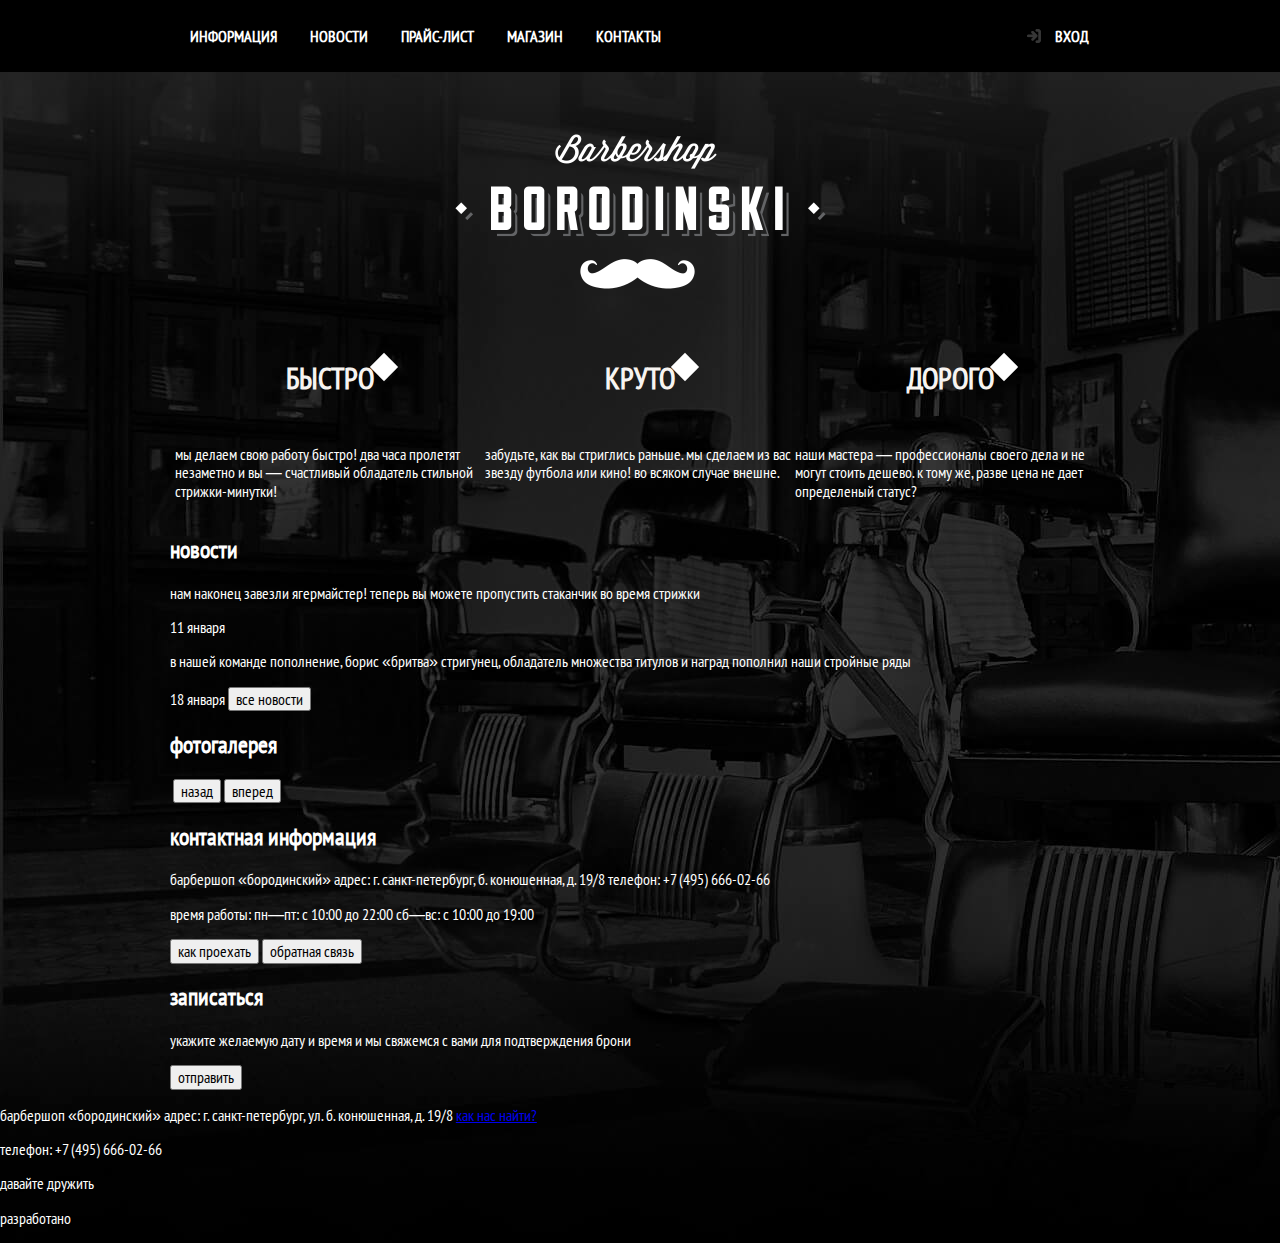
==== index.html @ a07d3131 "сделан хедер" ====
<!DOCTYPE html>
<html lang="ru">
  <head>
    <meta charset="utf-8">
    <title>HTML Academy: Барбершоп</title>
    <link rel="stylesheet" href="css/normalize.css">
    <link rel="stylesheet" href="css/style.css">
  </head>
  <body>

    <header class="main-header">
        <div class="container">
        <nav class="main-nav">
            <h2 class="visually-hidden">Навигация по сайту</h2>
          
            <ul class="main-nav__list">
                <li class="main-nav__item">
                    <a class="main-nav__link" href="">информация</a>

                </li>
                <li class="main-nav__item">
                    <a class="main-nav__link" href="">новости</a>

                </li>
                <li class="main-nav__item">
                    <a class="main-nav__link" href="">прайс-лист</a>
                </li>
                <li class="main-nav__item">
                    <a class="main-nav__link" href="">магазин</a>
                </li>
                <li class="main-nav__item">
                    <a class="main-nav__link" href="">контакты</a>
                </li>
            </ul>
          
          <a href="#" class="main-header__login">вход</a>

        </nav>
        </div>
    </header>

    <main class="main-content container">
        <section class="main-logo">
            <h2 class="main-logo__header visually-hidden">Барбершоп "Бородинский"</h2>
            <img class="main-logo__img" src="img/index-logo.png" alt="Логотип Барбершоп" width="371" height="155">
        </section>
        <section class="merits">
            <ul class="merits__list">
                <li class="merits__item">
                    <h3 class="merits__title">
                        быстро
                    </h3>
                    <p class="merits__text">
                        мы делаем свою работу быстро! два часа пролетят незаметно и вы — счастливый обладатель стильной стрижки-минутки!
                    </p>
                    
                </li>
                <li class="merits__item">
                    <h3 class="merits__title">
                        круто
                    </h3>
                    <p class="merits__text">
                        забудьте, как вы стриглись раньше. мы сделаем из вас  звезду футбола или кино! во всяком случае внешне.

                    </p>
                    
                </li>
                <li class="merits__item">
                    <h3 class="merits__title">
                        дорого
                    </h3>
                    <p class="merits__text">
                        наши мастера — профессионалы своего дела и не могут стоить дешево. к тому же, разве цена не дает определеный статус?
                    </p>
                </li>
            </ul>
            
        </section>

        <section class="news">
            <h2 class="news__title">
                новости
            </h2>
            <p class="news__text">
                нам наконец завезли ягермайстер! теперь вы можете пропустить стаканчик во время стрижки
            </p>
            <time datetime="2019-01-11" class="merits__date">
                        11 января
                    </time>
            <p class="news__text">
                в нашей команде пополнение, борис «бритва» стригунец, обладaтель множества титулов и наград пополнил наши стройные ряды
            </p>
            <time datetime="2019-01-18" class="merits__date">
                        18 января
                    </time>
            <button class="news__btn">все новости</button>
        </section>
        <section class="gallery">
            <h2 class="gallery__title">фотогалерея</h2>
            <img class="gallery__img" src="" alt="">
            <button class="gallery__btn">назад</button>
            <button class="gallery__btn">вперед</button>
        </section>

        <section class="contacts">
            <div class="contacts__info">
                <h2 class="contacts__title">
                    контактная информация
                </h2>
                <p class="contacts__text">барбершоп «бородинский» адрес: г. санкт-петербург, б. конюшенная, д. 19/8 телефон: +7 (495) 666-02-66</p>
                <div class="contacts__time-work">
                    <p class="contacts__text">
                        время работы: пн—пт: с 10:00 до 22:00 сб—вс: с 10:00 до 19:00
                    </p>
                </div>
                <button class="contacts__button">как проехать</button>
                <button class="contacts__button">обратная связь</button>
            </div>
            <div class="contacts__booking">
                <h2 class="contacts__title">записаться</h2>
                <p class="contacts__text">укажите желаемую дату и время и мы свяжемся с вами для подтверждения брони</p>
                
                    
                    
            </div>
                <button class="contacts__button">
                    отправить
                </button>
            </div>
        </section>

        
    </main>
    <footer class="main-footer">
        <div class="main-footer__contacts">
            <p class="main-footer__text">
                барбершоп «бородинский» адрес: г. санкт-петербург, ул. б. конюшенная, д. 19/8
              <a class="main-footer__link" href="#">
                как нас найти?
             </a>

             <p class="main-footer__text"> 
                телефон: +7 (495) 666-02-66
            </p>

                
            </p>
            
        </div>

        <div class="main-footer__social">
            <p class="main-footer__text">давайте дружить</p>
            <a class="main-footer__social link--vk" href=""></a>
            <a class="main-footer__social link--fb" href=""></a>
            <a class="main-footer__social link--instagram" href=""></a>
        </div>
        <div class="main-footer__copyright">
            <p class="main-footer__text">
                разработано
            </p>
            <a class="main-footer__develop" href="#">
                
            </a>
        </div>
    </footer>

  </body>
</html>
---- css/style.css ----
@font-face {
     font-family: "PT Sans";
     src: url("../fonts/ptsansnarrowbold.woff2");
     src: url("../fonts/ptsansnarrowbold.woff");
     /*font-weight: bold;
     font-style: normal;*/
     
}

@font-face {
     font-family: "PT Sans";
     src: url("../fonts/ptsansnarrow.woff2");
     src: url("../fonts/ptsansnarrow.woff");
     /*font-weight: narrow;
     font-style: normal;*/
}

 /*                                       глобальные стили */

 html {
     box-sizing: border-box;
 }

 body {
     background-image: url("../img/background.jpg");
     background-repeat: no-repeat;
     font-family: "PT Sans", Arial, sans-serif;
     color:#ffffff;
 }

 *, *::before, *::after {
     box-sizing: inherit;
 }

 .visually-hidden {
     position: absolute;
     clip: rect(0 0 0 0);
     width: 1px;
     height: 1px;
     margin: -1px;
 }

 .container  {
     width: 940px;
     margin: 0 auto;
 }

 .img {
     max-width: 100%;
     height: auto;
 }


 /*                                        глобальные стили */


  /*                                                   хедер*/
.main-header {
     margin:0;
     background-color: #000000;
}
.main-nav {
     display: flex;
     justify-content: space-between;
     align-items: center;
}

.main-nav__list {
     list-style: none;
     margin: 0;
     display:flex;
     align-items: center;
     height: 72px;
     padding-left: 0;
}

.main-nav__item {
     height: 100%;
     display:flex;
     align-items: center;
     
}
.main-nav__item:hover,
.main-nav__item:active,
.main-header__login:hover,
.main-header__login:active {
     background-color: #242424;
     

}

.main-nav__link {
     font-size: 16px;
     font-weight: 400;
     line-height: 20px;
     text-transform: uppercase;
     font-weight: bold;
     margin-right: 13px;
     margin-left: 20px;
     color:#ffffff;
     text-decoration: none;

}

.main-header__login {
     display: flex;
     position: relative;
     font-size: 16px;
     font-weight: 400;
     line-height: 20px;
     text-transform: uppercase;
     font-weight: bold;
     color:#ffffff;
     text-decoration: none;
     height:72px;
     width:107px;
     align-items: center;
     justify-content: center;
     padding-left: 31px;
}



.main-header__login:before {
     content: "";
     position: absolute;
     background-image: url("../img/login.png");
     background-repeat: no-repeat;
     width: 14px;
     height: 14px;
     right: 69px;
     top: 29px;
     opacity: 0.7;


}

.main-header__login:hover:before {
     opacity: 1;
}



  /*                                                   хедер*/

  /*                                                    лого*/
  .main-logo {
     display: flex;
     align-items: center;
     justify-content: center;
     padding-top: 62px;
  }

  /*                                                    лого*/


/*                                               преимущества*/

.merits__list {
     display: flex;
     flex-wrap: wrap;
     padding-left: 0;
     list-style: none;
     justify-content: center;
     padding-top: 22px;

}

.merits__item {
     display: flex;
     flex-direction: column;
     width: 33%;
     align-items: center;
     
}

.merits__title {
     /* Style for "БЫСТРО" */
position: relative;
color: #f7f4f1;
font-family: "PT Sans";
font-size: 30px;
font-weight: 400;
line-height: 42px;
font-weight: bold;
text-transform: uppercase;
}

.merits__title:after {
     content: "";
     position: absolute;
         width: 20px;
    height: 20px;
    background: #ffffff;
    transform: rotate(45deg);

}

/*                                               преимущества*/
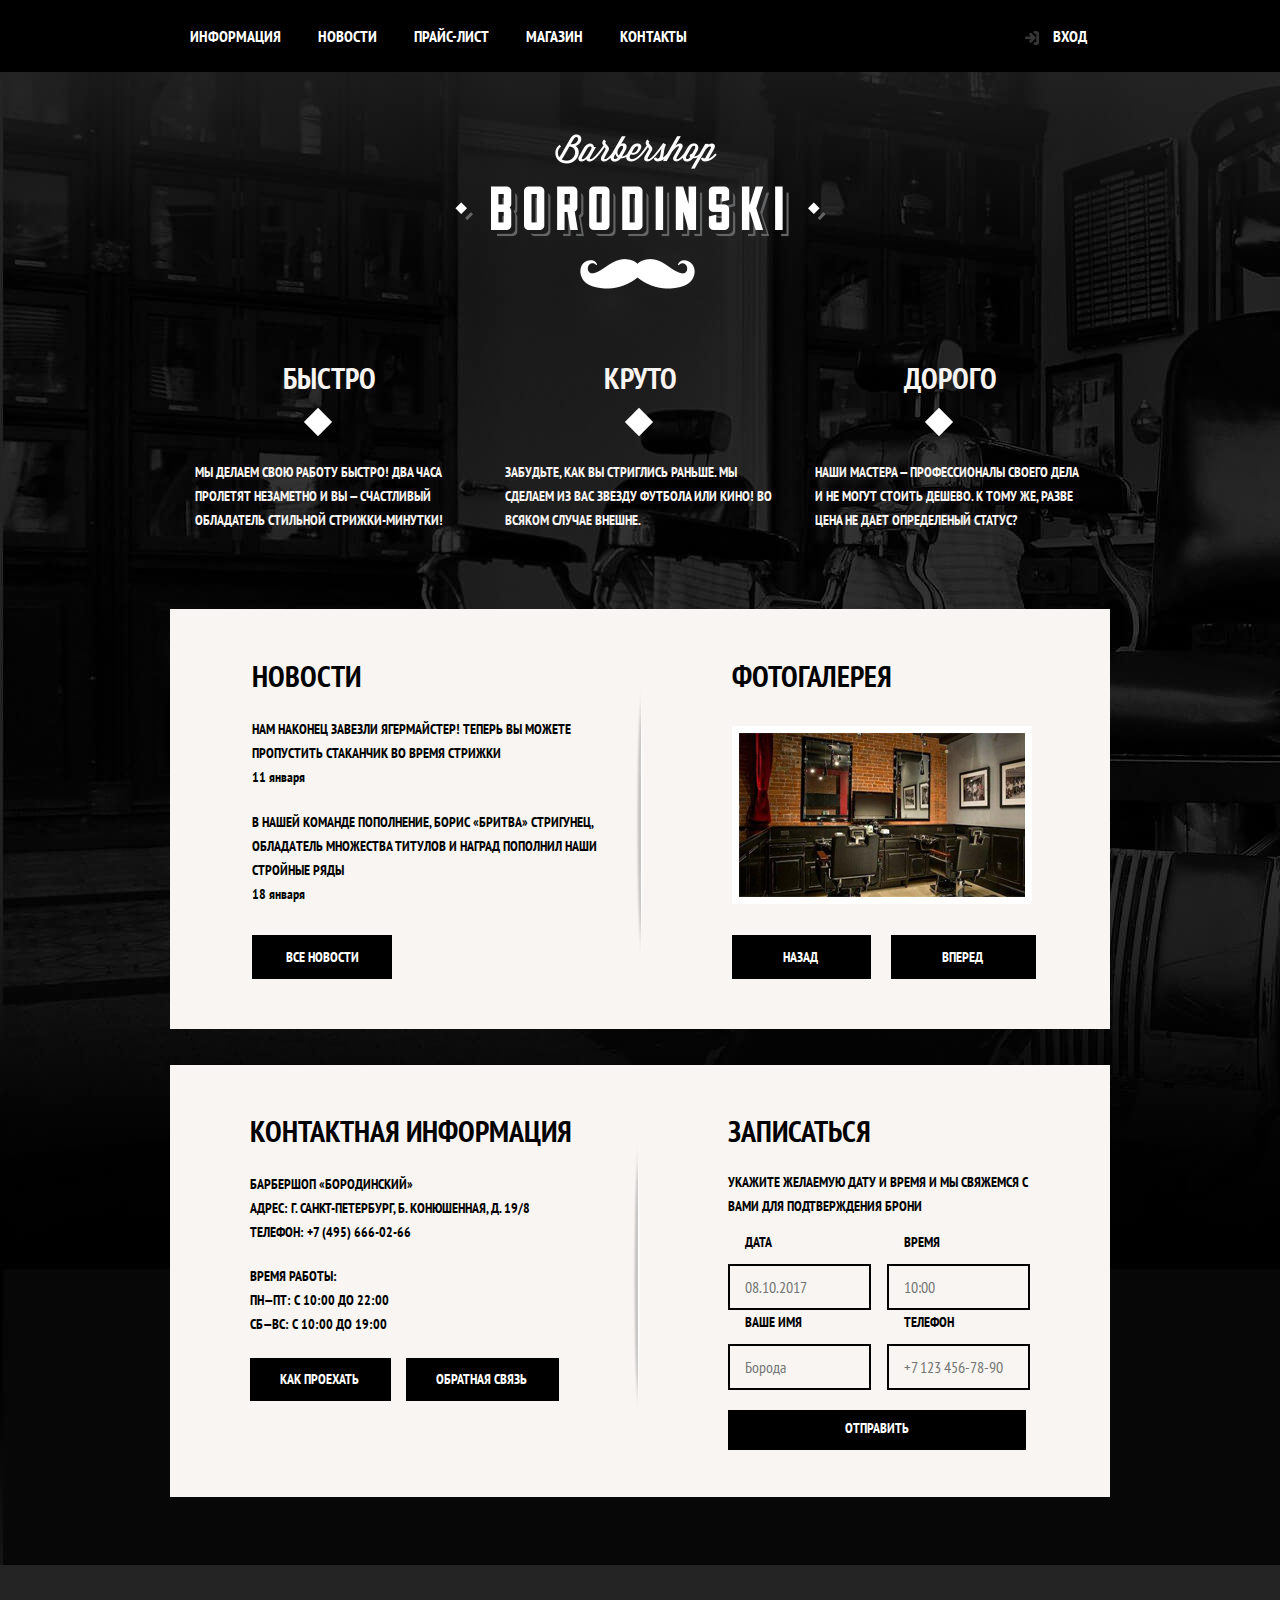
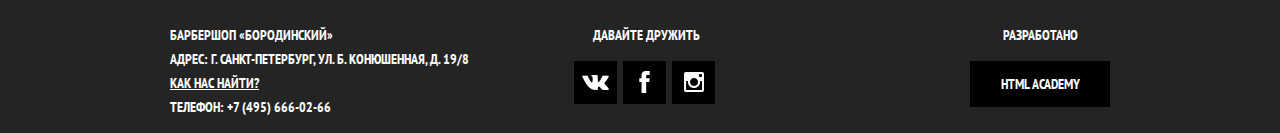
==== commit c18f15f9: "main page" ====
--- a/index.html
+++ b/index.html
@@ -3,8 +3,10 @@
   <head>
     <meta charset="utf-8">
     <title>HTML Academy: Барбершоп</title>
+    <link rel="stylesheet" href="https://fonts.googleapis.com/css?family=PT+Sans+Narrow:400,700&amp;subset=latin,cyrillic">
     <link rel="stylesheet" href="css/normalize.css">
     <link rel="stylesheet" href="css/style.css">
+    
   </head>
   <body>
 
@@ -47,35 +49,24 @@
         <section class="merits">
             <ul class="merits__list">
                 <li class="merits__item">
-                    <h3 class="merits__title">
-                        быстро
-                    </h3>
-                    <p class="merits__text">
-                        мы делаем свою работу быстро! два часа пролетят незаметно и вы — счастливый обладатель стильной стрижки-минутки!
-                    </p>
+                    <h3 class="merits__title">быстро</h3>
+                    <p class="merits__text">мы делаем свою работу быстро! два часа пролетят незаметно и вы — счастливый обладатель стильной стрижки-минутки!</p>
                     
                 </li>
                 <li class="merits__item">
-                    <h3 class="merits__title">
-                        круто
-                    </h3>
-                    <p class="merits__text">
-                        забудьте, как вы стриглись раньше. мы сделаем из вас  звезду футбола или кино! во всяком случае внешне.
-
-                    </p>
+                    <h3 class="merits__title">круто</h3>
+                    <p class="merits__text">забудьте, как вы стриглись раньше. мы сделаем из вас  звезду футбола или кино! во всяком случае внешне.</p>
                     
                 </li>
                 <li class="merits__item">
-                    <h3 class="merits__title">
-                        дорого
-                    </h3>
-                    <p class="merits__text">
-                        наши мастера — профессионалы своего дела и не могут стоить дешево. к тому же, разве цена не дает определеный статус?
-                    </p>
+                    <h3 class="merits__title">дорого</h3>
+                    <p class="merits__text">наши мастера — профессионалы своего дела и не могут стоить дешево. к тому же, разве цена не дает определеный статус?</p>
                 </li>
             </ul>
             
         </section>
+
+        <div class="top-content">
 
         <section class="news">
             <h2 class="news__title">
@@ -93,75 +84,113 @@
             <time datetime="2019-01-18" class="merits__date">
                         18 января
                     </time>
-            <button class="news__btn">все новости</button>
+            
+                <a class="news__btn button " href="#">все новости</a>
+                
         </section>
         <section class="gallery">
             <h2 class="gallery__title">фотогалерея</h2>
-            <img class="gallery__img" src="" alt="">
-            <button class="gallery__btn">назад</button>
-            <button class="gallery__btn">вперед</button>
+            <img class="gallery__img" src="img/Layer_21.png" width="286" height="164" alt="фото">
+            <a class="gallery__btn button " href="#">назад</a>
+            <a class="gallery__btn button " href="#">вперед</a>
         </section>
+      </div>
+      <div class="bottom-content"> 
 
         <section class="contacts">
             <div class="contacts__info">
                 <h2 class="contacts__title">
                     контактная информация
                 </h2>
-                <p class="contacts__text">барбершоп «бородинский» адрес: г. санкт-петербург, б. конюшенная, д. 19/8 телефон: +7 (495) 666-02-66</p>
+                <p class="contacts__text">барбершоп «бородинский» <br> адрес: г. санкт-петербург, б. конюшенная, д. 19/8 <br> телефон: +7 (495) 666-02-66</p>
                 <div class="contacts__time-work">
                     <p class="contacts__text">
-                        время работы: пн—пт: с 10:00 до 22:00 сб—вс: с 10:00 до 19:00
+                        время работы: <br> пн—пт: с 10:00 до 22:00 <br> сб—вс: с 10:00 до 19:00
                     </p>
                 </div>
-                <button class="contacts__button">как проехать</button>
-                <button class="contacts__button">обратная связь</button>
+                <a class="contacts__btn button ">как проехать</a>
+                <a class="contacts__btn button ">обратная связь</a>
             </div>
-            <div class="contacts__booking">
-                <h2 class="contacts__title">записаться</h2>
-                <p class="contacts__text">укажите желаемую дату и время и мы свяжемся с вами для подтверждения брони</p>
+            <div class="appointment__booking">
+                <h2 class="appointment__title">записаться</h2>
+                <p class="appointment__text">укажите желаемую дату и время и мы свяжемся с вами для подтверждения брони</p>
+                <form class="appointment__form" method="get" action="https://echo.htmlacademy.ru">
+                    <div>
+                    <div class="appointment__form-item">
+                    <label class="appointment__form-title" for="appointment-date">Дата</label>
+                    <input class="appointment__form-input" id="appointment-date" type="text" name="date" value="" placeholder="08.10.2017">
+                    </div>
+
+                    <div class="appointment__form-item">
+                            <label class="appointment__form-title" for="appointment-time">Ваше имя</label>
+                            <input class="appointment__form-input" id="appointment-time" type="text" name="name" value="" placeholder="Борода">
+                    </div>
+                </div>
+                <div>
+
+                    <div class="appointment__form-item">
+                            <label class="appointment__form-title" for="appointment-time">Время</label>
+                            <input class="appointment__form-input" id="appointment-time" type="text" name="time" value="" placeholder="10:00">
+                        
+                    </div>
+                    
+                    <div class="appointment__form-item">
+                       <label class="appointment__form-title" for="appointment-time">Телефон</label>
+                       <input class="appointment__form-input" id="appointment-time" type="text" name="phone" value="" placeholder="+7 123 456-78-90">
+                    </div>
+                </div>
+
+                        <button class="appointment__btn button" type="submit">
+                        отправить
+                    </button>            
+                </form>
                 
                     
-                    
+                
             </div>
-                <button class="contacts__button">
-                    отправить
-                </button>
-            </div>
+                
+            
         </section>
+    </div>
+    </div>
 
         
     </main>
-    <footer class="main-footer">
-        <div class="main-footer__contacts">
-            <p class="main-footer__text">
-                барбершоп «бородинский» адрес: г. санкт-петербург, ул. б. конюшенная, д. 19/8
-              <a class="main-footer__link" href="#">
+     
+    <footer class="footer">
+            <div class="footer__content container">
+        <div class="footer__contacts">
+            <p class="footer__text">
+                барбершоп «бородинский» <br> адрес: г. санкт-петербург, ул. б. конюшенная, д. 19/8 <br>
+              <a class="footer__contacts-link" href="#">
                 как нас найти?
              </a>
 
-             <p class="main-footer__text"> 
-                телефон: +7 (495) 666-02-66
-            </p>
+             <!-- <p class="footer__text text-phone">  -->
+               <br> телефон: +7 (495) 666-02-66
+            <!-- </p> -->
 
                 
             </p>
             
         </div>
+       
 
-        <div class="main-footer__social">
-            <p class="main-footer__text">давайте дружить</p>
-            <a class="main-footer__social link--vk" href=""></a>
-            <a class="main-footer__social link--fb" href=""></a>
-            <a class="main-footer__social link--instagram" href=""></a>
+        <div class="footer__social">
+            <p class="footer__text social--text">давайте дружить</p>
+            <a class="footer__social-link social-link--vk" href=""></a>
+            <a class="footer__social-link social-link--fb" href=""></a>
+            <a class="footer__social-link social-link--instagram" href=""></a>
         </div>
-        <div class="main-footer__copyright">
-            <p class="main-footer__text">
+        <div class="footer__copyright">
+            <p class="footer__text developer-text">
                 разработано
             </p>
-            <a class="main-footer__develop" href="#">
-                
+            <a class="footer__developer" href="#">
+                html academy
             </a>
         </div>
+    </div>
     </footer>
 
   </body>
--- a/css/style.css
+++ b/css/style.css
@@ -1,5 +1,5 @@
  
-@font-face {
+/* @font-face {
      font-family: "PT Sans";
      src: url("../fonts/ptsansnarrowbold.woff2");
      src: url("../fonts/ptsansnarrowbold.woff");
@@ -8,13 +8,14 @@
      
 }
 
-@font-face {
+/* @font-face {
      font-family: "PT Sans";
      src: url("../fonts/ptsansnarrow.woff2");
      src: url("../fonts/ptsansnarrow.woff");
      /*font-weight: narrow;
      font-style: normal;*/
-}
+/* }  */
+
 
  /*                                       глобальные стили */
 
@@ -25,7 +26,7 @@
  body {
      background-image: url("../img/background.jpg");
      background-repeat: no-repeat;
-     font-family: "PT Sans", Arial, sans-serif;
+     font-family: "PT Sans Narrow", Arial, sans-serif;
      color:#ffffff;
  }
 
@@ -51,6 +52,24 @@
      height: auto;
  }
 
+.button {
+     color: #ffffff;
+     font-family: "PT Sans Narrow", Arial, sans-serif;
+font-size: 14px;
+font-weight: 700;
+line-height: 24px;
+text-transform: uppercase;
+background-color: #000000;
+border: none;
+text-decoration: none;
+}
+
+.button:hover,
+.button:active {
+     background-color: #663d15;
+}
+
+
 
  /*                                        глобальные стили */
 
@@ -79,6 +98,7 @@
      height: 100%;
      display:flex;
      align-items: center;
+     margin-right: -4px;
      
 }
 .main-nav__item:hover,
@@ -95,8 +115,8 @@
      font-weight: 400;
      line-height: 20px;
      text-transform: uppercase;
-     font-weight: bold;
-     margin-right: 13px;
+     font-weight: 700;
+     margin-right: 21px;
      margin-left: 20px;
      color:#ffffff;
      text-decoration: none;
@@ -114,7 +134,7 @@
      color:#ffffff;
      text-decoration: none;
      height:72px;
-     width:107px;
+     width: 80px;
      align-items: center;
      justify-content: center;
      padding-left: 31px;
@@ -129,8 +149,8 @@
      background-repeat: no-repeat;
      width: 14px;
      height: 14px;
-     right: 69px;
-     top: 29px;
+     right: 71px;
+    top: 31px;
      opacity: 0.7;
 
 
@@ -156,6 +176,8 @@
 
 
 /*                                               преимущества*/
+
+
 
 .merits__list {
      display: flex;
@@ -164,6 +186,7 @@
      list-style: none;
      justify-content: center;
      padding-top: 22px;
+     margin-bottom: 63px;     
 
 }
 
@@ -175,13 +198,14 @@
      
 }
 
+
+
 .merits__title {
-     /* Style for "БЫСТРО" */
+     
 position: relative;
 color: #f7f4f1;
-font-family: "PT Sans";
 font-size: 30px;
-font-weight: 400;
+font-weight: 700;
 line-height: 42px;
 font-weight: bold;
 text-transform: uppercase;
@@ -194,7 +218,360 @@
     height: 20px;
     background: #ffffff;
     transform: rotate(45deg);
-
-}
-
-/*                                               преимущества*/+    top: 55px;
+    left: 25px;
+
+}
+
+
+
+.merits__text {
+     text-transform: uppercase;
+     color: #f7f4f1;
+     font-weight: 700;
+font-size: 14px;
+font-weight: 700;
+line-height: 24px;
+width: 270px;
+margin-top: 31px;
+}
+/*                                               преимущества*/
+
+.top-content {
+     display:flex;
+     background-color: #f8f5f2;
+     color:#000000;
+     /* height: 419px; */
+     justify-content: space-between;
+    padding-top: 21px;
+    padding-left: 82px;
+    margin-bottom: 36px;
+    padding-bottom: 50px;
+}
+
+/*                                                    новости */
+.news,
+.gallery {
+     
+     width: 44%;
+    
+}
+
+.news {
+     position: relative;
+}
+
+.news:after {
+     content: "";
+     position: absolute;
+     background-image: url("../img/gray-bar.png");
+     background-repeat: no-repeat;
+     width: 8px;
+     height: 278px;
+     right: -14px;
+    top: 54px;
+}
+
+.news__title {
+font-family: "PT Sans Narrow", Arial, sans-serif;    
+font-size: 30px;
+font-weight: 700;
+line-height: 42px;
+font-weight: bold;
+text-transform: uppercase;
+margin-bottom: 20px;
+}
+
+.news__text,
+.contacts__text,
+.appointment__text {
+     font-family: "PT Sans Narrow", Arial, sans-serif;
+     font-size: 14px;
+font-weight: bold;
+line-height: 24px;
+text-transform: uppercase;
+margin-bottom: 0;
+
+}
+
+.merits__date {
+     font-family: "PT Sans Narrow", Arial, sans-serif;
+     font-size: 14px;
+font-weight: bold;
+line-height: 24px;
+display: block;
+margin-bottom: 21px;
+
+
+}
+
+.news__btn {
+     padding-left: 34px;
+     padding-right: 33px;
+     padding-top: 10px;
+     padding-bottom: 10px;
+     margin-top: 8px;
+    display: inline-block;
+    vertical-align: middle;
+}
+
+
+
+
+
+
+/*                                                    новости */
+
+/*                                                   галерея */
+
+
+.gallery__title {
+     font-family: "PT Sans Narrow", Arial, sans-serif;    
+font-size: 30px;
+font-weight: 700;
+line-height: 42px;
+font-weight: bold;
+text-transform: uppercase;
+margin-bottom: 29px;
+/* padding-left: 53px; */
+}
+
+.gallery__img {
+     margin-bottom: 38px;
+     border: 7px #ffffff solid;
+}
+
+.gallery__btn {
+     padding-left: 51px;
+    padding-right: 53px;
+    padding-top: 13px;
+    padding-bottom: 13px;
+    margin-right: 17px;
+}
+/*                                                   галерея */
+
+
+/*                                                  контакты */
+
+.bottom-content {
+     width: 100%;
+     background-color: #f8f5f2;
+     color:#000000;
+     height: 432px;
+     margin-bottom: 68px;
+     
+
+}
+
+.contacts {
+     display:flex;
+     justify-content: space-between;
+     padding-top: 20px;
+
+}
+
+.appointment__booking {
+     display: flex;
+     flex-direction: column;
+     width: 320px;
+    margin-right: 62px;
+}
+
+.contacts__info {
+     width:41%;
+     padding-left: 80px;
+    
+    position: relative;
+}
+
+.contacts__info:after {
+     content: "";
+     position: absolute;
+     background-image: url("../img/gray-bar.png");
+     background-repeat: no-repeat;
+     width: 8px;
+     height: 278px;
+     right: -6px;
+    top: 54px;
+}
+
+.contacts__title,
+.appointment__title {
+     font-family: "PT Sans Narrow", Arial, sans-serif;    
+font-size: 30px;
+font-weight: 700;
+line-height: 42px;
+font-weight: bold;
+text-transform: uppercase;
+margin-bottom: 20px;
+}
+
+.contacts__text {
+     
+}
+
+.contacts__time-work {
+     margin-top:20px;
+     margin-bottom: 31px;
+}
+
+.contacts__btn {
+     padding-left: 30px;
+    padding-right: 32px;
+     padding-top: 12px;
+     padding-bottom: 13px;
+     margin-right: 12px;
+}
+
+/*                                                         форма записи */
+.appointment__form {
+     display: flex;
+     flex-wrap: wrap;
+}
+
+.appointment__form-item {
+     display: flex;
+    flex-direction: column;
+    margin-right: 16px;
+}
+
+.appointment__form-title {
+     font-family: "PT Sans Narrow", Arial, sans-serif;
+     font-size: 14px;
+font-weight: 700;
+line-height: 24px;
+text-transform: uppercase;
+margin-bottom: 10px;
+padding-left: 17px;
+}
+
+.appointment__form-input {
+     background-color: transparent;
+  border: 2px solid #000000;
+  width: 122px;
+  height: 40px;
+  padding-left: 15px;
+}
+
+.appointment__form-input:focus {
+     border-color: #663d15;
+     outline:none;
+}
+
+.appointment__title {
+     margin-bottom: 4px;
+}
+
+.appointment__text {
+     margin-bottom: 12px;
+}
+
+.appointment__btn {
+     margin-top: 20px;
+     width: 286px;
+     padding-top: 6px;
+    padding-bottom: 10px;
+}
+/*                                                         форма записи */
+
+
+/*                                                                футер */
+
+.footer {
+     background-color: #242424;
+     text-transform: uppercase;
+     font-family: "PT Sans Narrow", Arial, sans-serif;
+     font-size: 14px;
+font-weight: 700;
+line-height: 24px;
+text-transform: uppercase;
+
+     
+}
+
+.footer-text {
+     margin:0;
+
+}
+
+.footer__content {
+     display: flex;
+     flex-direction: row;
+     /* justify-content: space-between; */
+     padding-top: 44px;
+     
+}
+
+.footer__contacts {
+     width:308px;
+}
+
+
+
+.footer__social {
+     margin-left: 96px;
+     margin-right: 252px;
+}
+
+.footer__contacts-link {
+     color: #ffffff;
+}
+.footer__contacts-link:hover {
+     text-decoration: none;
+}
+
+.footer__social-link {
+     display: inline-block;
+     width: 43px;
+     height: 43px;
+     background-color: #000000;
+     background-position: center;
+     background-repeat: no-repeat;
+     margin-right: 3px;
+}
+
+.footer__social-link:hover,
+.footer__social-link:focus,
+.footer__developer:hover,
+.footer__developer:focus
+ {
+     
+     filter:invert(1);
+}
+
+
+.social-link--vk {
+     background-image: url("../img/vk.png");
+     
+}
+
+.social-link--fb {
+     background-image: url("../img/facebook.png");
+}
+
+.social-link--instagram {
+     background-image: url("../img/instagram.png");
+}
+
+.social--text {
+     vertical-align: middle;
+	text-align: center;
+
+}
+
+.footer__developer {
+     color: #ffffff;
+     text-decoration: none;
+     background-color: #000000;
+     width: 140px;
+     display: inline-block;
+     text-align: center;
+     padding-top: 11px;
+    padding-bottom: 11px;
+}
+
+
+.developer-text {
+     text-align: center;
+}
+/*                                                                футер */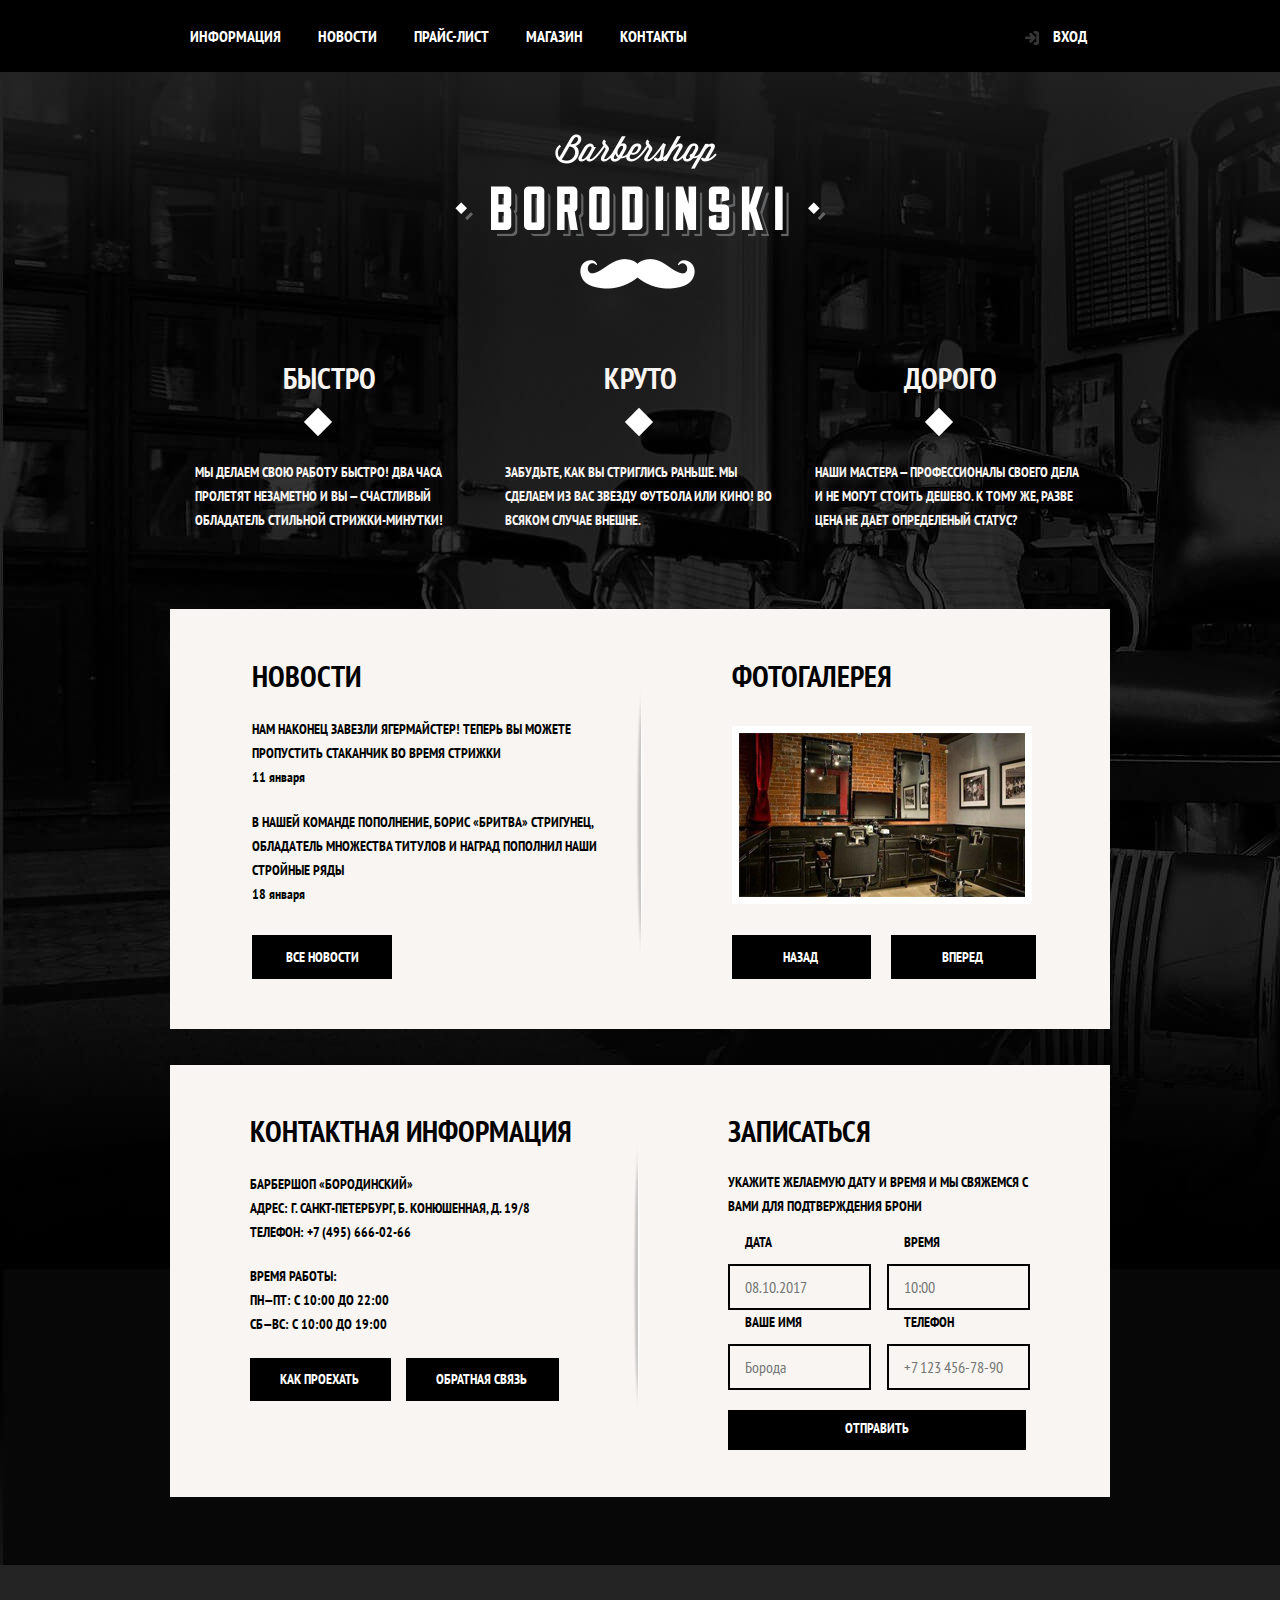
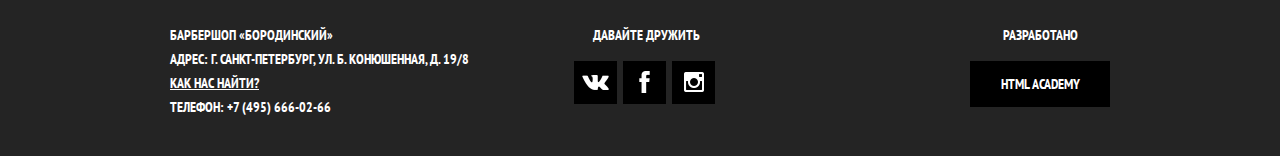
==== commit 028572ef: "Страница каталога" ====
--- a/index.html
+++ b/index.html
@@ -178,9 +178,9 @@
 
         <div class="footer__social">
             <p class="footer__text social--text">давайте дружить</p>
-            <a class="footer__social-link social-link--vk" href=""></a>
-            <a class="footer__social-link social-link--fb" href=""></a>
-            <a class="footer__social-link social-link--instagram" href=""></a>
+            <a class="footer__link social-link--vk" href=""></a>
+            <a class="footer__link social-link--fb" href=""></a>
+            <a class="footer__link social-link--instagram" href=""></a>
         </div>
         <div class="footer__copyright">
             <p class="footer__text developer-text">
--- a/css/style.css
+++ b/css/style.css
@@ -33,6 +33,14 @@
  *, *::before, *::after {
      box-sizing: inherit;
  }
+
+ /*                                                 отладка*/
+img:not([alt]),
+label:not([for]),
+input[type=submit]:not([value]) {
+  outline:2px solid red;
+}
+/*                                                  отладка*/
 
  .visually-hidden {
      position: absolute;
@@ -499,6 +507,7 @@
      flex-direction: row;
      /* justify-content: space-between; */
      padding-top: 44px;
+     padding-bottom: 23px;
      
 }
 
@@ -520,7 +529,7 @@
      text-decoration: none;
 }
 
-.footer__social-link {
+.footer__link {
      display: inline-block;
      width: 43px;
      height: 43px;
@@ -530,8 +539,8 @@
      margin-right: 3px;
 }
 
-.footer__social-link:hover,
-.footer__social-link:focus,
+.footer__link:hover,
+.footer__link:focus,
 .footer__developer:hover,
 .footer__developer:focus
  {
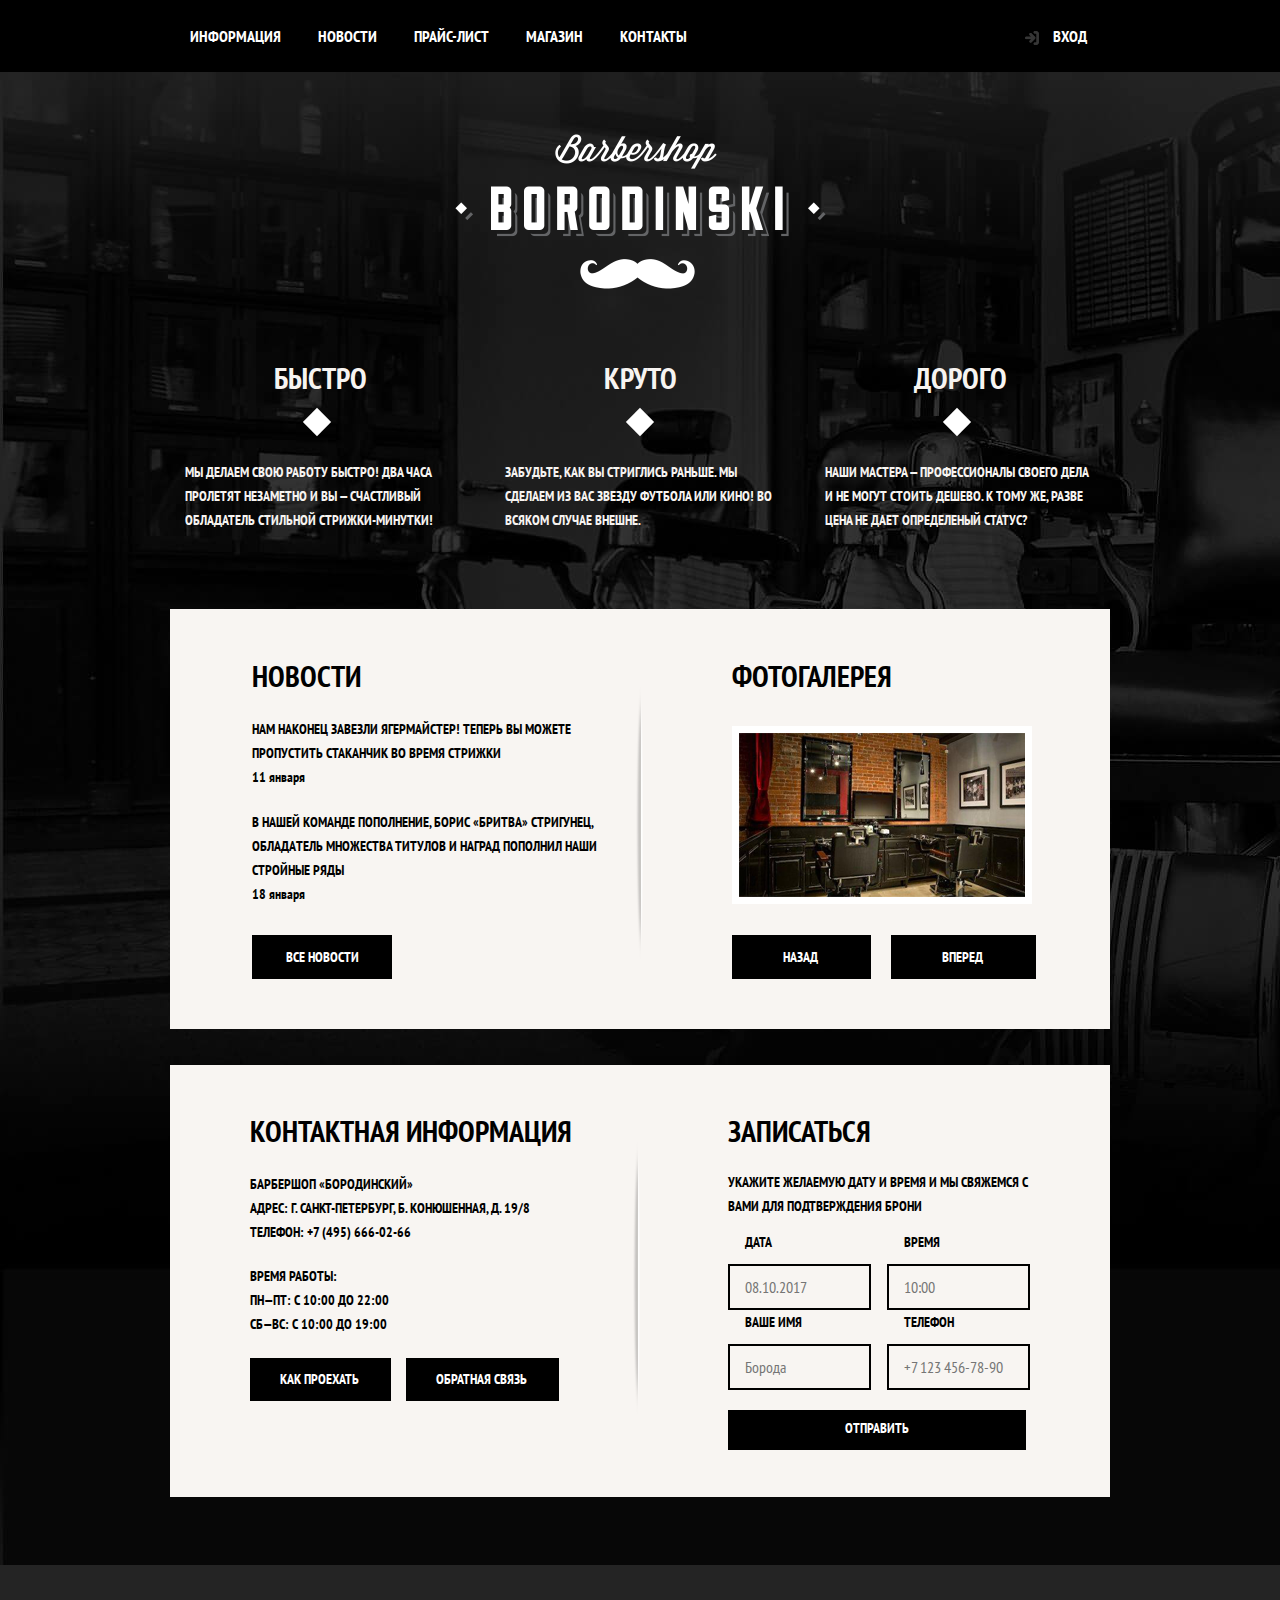
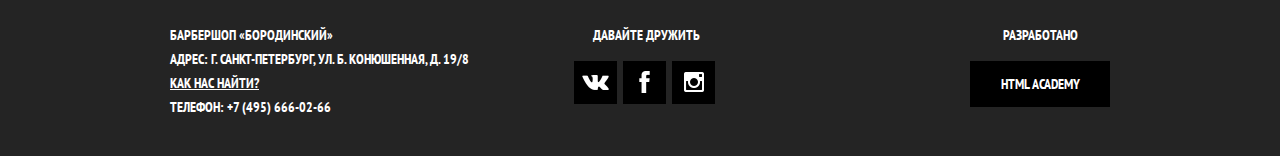
==== commit b39d7d50: "страница товара" ====
--- a/index.html
+++ b/index.html
@@ -17,21 +17,21 @@
           
             <ul class="main-nav__list">
                 <li class="main-nav__item">
-                    <a class="main-nav__link" href="">информация</a>
+                    <a class="main-nav__link" href="#">информация</a>
 
                 </li>
                 <li class="main-nav__item">
-                    <a class="main-nav__link" href="">новости</a>
+                    <a class="main-nav__link" href="#">новости</a>
 
                 </li>
                 <li class="main-nav__item">
-                    <a class="main-nav__link" href="">прайс-лист</a>
+                    <a class="main-nav__link" href="#">прайс-лист</a>
                 </li>
                 <li class="main-nav__item">
-                    <a class="main-nav__link" href="">магазин</a>
+                    <a class="main-nav__link" href="shop.html">магазин</a>
                 </li>
                 <li class="main-nav__item">
-                    <a class="main-nav__link" href="">контакты</a>
+                    <a class="main-nav__link" href="#">контакты</a>
                 </li>
             </ul>
           
--- a/css/style.css
+++ b/css/style.css
@@ -1,586 +1,537 @@
- 
-/* @font-face {
+ /* @font-face {
      font-family: "PT Sans";
      src: url("../fonts/ptsansnarrowbold.woff2");
      src: url("../fonts/ptsansnarrowbold.woff");
      /*font-weight: bold;
      font-style: normal;*/
-     
-}
-
-/* @font-face {
+
+ }
+
+ /* @font-face {
      font-family: "PT Sans";
      src: url("../fonts/ptsansnarrow.woff2");
      src: url("../fonts/ptsansnarrow.woff");
      /*font-weight: narrow;
      font-style: normal;*/
-/* }  */
-
+
+ /* }  */
 
  /*                                       глобальные стили */
 
  html {
-     box-sizing: border-box;
+      box-sizing: border-box;
  }
 
  body {
-     background-image: url("../img/background.jpg");
-     background-repeat: no-repeat;
-     font-family: "PT Sans Narrow", Arial, sans-serif;
-     color:#ffffff;
+      background-image: url("../img/background.jpg");
+      background-repeat: no-repeat;
+      font-family: "PT Sans Narrow", Arial, sans-serif;
+      color: #ffffff;
  }
 
  *, *::before, *::after {
-     box-sizing: inherit;
+      box-sizing: inherit;
  }
 
  /*                                                 отладка*/
-img:not([alt]),
-label:not([for]),
-input[type=submit]:not([value]) {
-  outline:2px solid red;
+
+ img:not([alt]), label:not([for]), input[type=submit]:not([value]) {
+      outline: 2px solid red;
+ }
+
+ /*                                                  отладка*/
+
+ .visually-hidden {
+      position: absolute;
+      clip: rect(0 0 0 0);
+      width: 1px;
+      height: 1px;
+      margin: -1px;
+ }
+
+ .container {
+      width: 940px;
+      margin: 0 auto;
+ }
+
+ .img {
+      max-width: 100%;
+      height: auto;
+ }
+
+ .button {
+      color: #ffffff;
+      font-family: "PT Sans Narrow", Arial, sans-serif;
+      font-size: 14px;
+      font-weight: 700;
+      line-height: 24px;
+      text-transform: uppercase;
+      background-color: #000000;
+      border: none;
+      text-decoration: none;
+ }
+
+ .button:hover, .button:active {
+      background-color: #663d15;
+ }
+
+ .button-disabled,
+ .button:disabled {
+  cursor: default;
+  opacity: 0.5;
+  background-color: #000000;
 }
-/*                                                  отладка*/
-
- .visually-hidden {
-     position: absolute;
-     clip: rect(0 0 0 0);
-     width: 1px;
-     height: 1px;
-     margin: -1px;
- }
-
- .container  {
-     width: 940px;
-     margin: 0 auto;
- }
-
- .img {
-     max-width: 100%;
-     height: auto;
- }
-
-.button {
-     color: #ffffff;
-     font-family: "PT Sans Narrow", Arial, sans-serif;
-font-size: 14px;
-font-weight: 700;
-line-height: 24px;
-text-transform: uppercase;
-background-color: #000000;
-border: none;
-text-decoration: none;
-}
-
-.button:hover,
-.button:active {
-     background-color: #663d15;
-}
-
-
 
  /*                                        глобальные стили */
 
-
-  /*                                                   хедер*/
-.main-header {
-     margin:0;
-     background-color: #000000;
-}
-.main-nav {
-     display: flex;
-     justify-content: space-between;
-     align-items: center;
-}
-
-.main-nav__list {
-     list-style: none;
-     margin: 0;
-     display:flex;
-     align-items: center;
-     height: 72px;
-     padding-left: 0;
-}
-
-.main-nav__item {
-     height: 100%;
-     display:flex;
-     align-items: center;
-     margin-right: -4px;
-     
-}
-.main-nav__item:hover,
-.main-nav__item:active,
-.main-header__login:hover,
-.main-header__login:active {
-     background-color: #242424;
-     
-
-}
-
-.main-nav__link {
-     font-size: 16px;
-     font-weight: 400;
-     line-height: 20px;
-     text-transform: uppercase;
-     font-weight: 700;
-     margin-right: 21px;
-     margin-left: 20px;
-     color:#ffffff;
-     text-decoration: none;
-
-}
-
-.main-header__login {
-     display: flex;
-     position: relative;
-     font-size: 16px;
-     font-weight: 400;
-     line-height: 20px;
-     text-transform: uppercase;
-     font-weight: bold;
-     color:#ffffff;
-     text-decoration: none;
-     height:72px;
-     width: 80px;
-     align-items: center;
-     justify-content: center;
-     padding-left: 31px;
-}
-
-
-
-.main-header__login:before {
-     content: "";
-     position: absolute;
-     background-image: url("../img/login.png");
-     background-repeat: no-repeat;
-     width: 14px;
-     height: 14px;
-     right: 71px;
-    top: 31px;
-     opacity: 0.7;
-
-
-}
-
-.main-header__login:hover:before {
-     opacity: 1;
-}
-
-
-
-  /*                                                   хедер*/
-
-  /*                                                    лого*/
-  .main-logo {
-     display: flex;
-     align-items: center;
-     justify-content: center;
-     padding-top: 62px;
-  }
-
-  /*                                                    лого*/
-
-
-/*                                               преимущества*/
-
-
-
-.merits__list {
-     display: flex;
-     flex-wrap: wrap;
-     padding-left: 0;
-     list-style: none;
-     justify-content: center;
-     padding-top: 22px;
-     margin-bottom: 63px;     
-
-}
-
-.merits__item {
-     display: flex;
-     flex-direction: column;
-     width: 33%;
-     align-items: center;
-     
-}
-
-
-
-.merits__title {
-     
-position: relative;
-color: #f7f4f1;
-font-size: 30px;
-font-weight: 700;
-line-height: 42px;
-font-weight: bold;
-text-transform: uppercase;
-}
-
-.merits__title:after {
-     content: "";
-     position: absolute;
-         width: 20px;
-    height: 20px;
-    background: #ffffff;
-    transform: rotate(45deg);
-    top: 55px;
-    left: 25px;
-
-}
-
-
-
-.merits__text {
-     text-transform: uppercase;
-     color: #f7f4f1;
-     font-weight: 700;
-font-size: 14px;
-font-weight: 700;
-line-height: 24px;
-width: 270px;
-margin-top: 31px;
-}
-/*                                               преимущества*/
-
-.top-content {
-     display:flex;
-     background-color: #f8f5f2;
-     color:#000000;
-     /* height: 419px; */
-     justify-content: space-between;
-    padding-top: 21px;
-    padding-left: 82px;
-    margin-bottom: 36px;
-    padding-bottom: 50px;
-}
-
-/*                                                    новости */
-.news,
-.gallery {
-     
-     width: 44%;
-    
-}
-
-.news {
-     position: relative;
-}
-
-.news:after {
-     content: "";
-     position: absolute;
-     background-image: url("../img/gray-bar.png");
-     background-repeat: no-repeat;
-     width: 8px;
-     height: 278px;
-     right: -14px;
-    top: 54px;
-}
-
-.news__title {
-font-family: "PT Sans Narrow", Arial, sans-serif;    
-font-size: 30px;
-font-weight: 700;
-line-height: 42px;
-font-weight: bold;
-text-transform: uppercase;
-margin-bottom: 20px;
-}
-
-.news__text,
-.contacts__text,
-.appointment__text {
-     font-family: "PT Sans Narrow", Arial, sans-serif;
-     font-size: 14px;
-font-weight: bold;
-line-height: 24px;
-text-transform: uppercase;
-margin-bottom: 0;
-
-}
-
-.merits__date {
-     font-family: "PT Sans Narrow", Arial, sans-serif;
-     font-size: 14px;
-font-weight: bold;
-line-height: 24px;
-display: block;
-margin-bottom: 21px;
-
-
-}
-
-.news__btn {
-     padding-left: 34px;
-     padding-right: 33px;
-     padding-top: 10px;
-     padding-bottom: 10px;
-     margin-top: 8px;
-    display: inline-block;
-    vertical-align: middle;
-}
-
-
-
-
-
-
-/*                                                    новости */
-
-/*                                                   галерея */
-
-
-.gallery__title {
-     font-family: "PT Sans Narrow", Arial, sans-serif;    
-font-size: 30px;
-font-weight: 700;
-line-height: 42px;
-font-weight: bold;
-text-transform: uppercase;
-margin-bottom: 29px;
-/* padding-left: 53px; */
-}
-
-.gallery__img {
-     margin-bottom: 38px;
-     border: 7px #ffffff solid;
-}
-
-.gallery__btn {
-     padding-left: 51px;
-    padding-right: 53px;
-    padding-top: 13px;
-    padding-bottom: 13px;
-    margin-right: 17px;
-}
-/*                                                   галерея */
-
-
-/*                                                  контакты */
-
-.bottom-content {
-     width: 100%;
-     background-color: #f8f5f2;
-     color:#000000;
-     height: 432px;
-     margin-bottom: 68px;
-     
-
-}
-
-.contacts {
-     display:flex;
-     justify-content: space-between;
-     padding-top: 20px;
-
-}
-
-.appointment__booking {
-     display: flex;
-     flex-direction: column;
-     width: 320px;
-    margin-right: 62px;
-}
-
-.contacts__info {
-     width:41%;
-     padding-left: 80px;
-    
-    position: relative;
-}
-
-.contacts__info:after {
-     content: "";
-     position: absolute;
-     background-image: url("../img/gray-bar.png");
-     background-repeat: no-repeat;
-     width: 8px;
-     height: 278px;
-     right: -6px;
-    top: 54px;
-}
-
-.contacts__title,
-.appointment__title {
-     font-family: "PT Sans Narrow", Arial, sans-serif;    
-font-size: 30px;
-font-weight: 700;
-line-height: 42px;
-font-weight: bold;
-text-transform: uppercase;
-margin-bottom: 20px;
-}
-
-.contacts__text {
-     
-}
-
-.contacts__time-work {
-     margin-top:20px;
-     margin-bottom: 31px;
-}
-
-.contacts__btn {
-     padding-left: 30px;
-    padding-right: 32px;
-     padding-top: 12px;
-     padding-bottom: 13px;
-     margin-right: 12px;
-}
-
-/*                                                         форма записи */
-.appointment__form {
-     display: flex;
-     flex-wrap: wrap;
-}
-
-.appointment__form-item {
-     display: flex;
-    flex-direction: column;
-    margin-right: 16px;
-}
-
-.appointment__form-title {
-     font-family: "PT Sans Narrow", Arial, sans-serif;
-     font-size: 14px;
-font-weight: 700;
-line-height: 24px;
-text-transform: uppercase;
-margin-bottom: 10px;
-padding-left: 17px;
-}
-
-.appointment__form-input {
-     background-color: transparent;
-  border: 2px solid #000000;
-  width: 122px;
-  height: 40px;
-  padding-left: 15px;
-}
-
-.appointment__form-input:focus {
-     border-color: #663d15;
-     outline:none;
-}
-
-.appointment__title {
-     margin-bottom: 4px;
-}
-
-.appointment__text {
-     margin-bottom: 12px;
-}
-
-.appointment__btn {
-     margin-top: 20px;
-     width: 286px;
-     padding-top: 6px;
-    padding-bottom: 10px;
-}
-/*                                                         форма записи */
-
-
-/*                                                                футер */
-
-.footer {
-     background-color: #242424;
-     text-transform: uppercase;
-     font-family: "PT Sans Narrow", Arial, sans-serif;
-     font-size: 14px;
-font-weight: 700;
-line-height: 24px;
-text-transform: uppercase;
-
-     
-}
-
-.footer-text {
-     margin:0;
-
-}
-
-.footer__content {
-     display: flex;
-     flex-direction: row;
-     /* justify-content: space-between; */
-     padding-top: 44px;
-     padding-bottom: 23px;
-     
-}
-
-.footer__contacts {
-     width:308px;
-}
-
-
-
-.footer__social {
-     margin-left: 96px;
-     margin-right: 252px;
-}
-
-.footer__contacts-link {
-     color: #ffffff;
-}
-.footer__contacts-link:hover {
-     text-decoration: none;
-}
-
-.footer__link {
-     display: inline-block;
-     width: 43px;
-     height: 43px;
-     background-color: #000000;
-     background-position: center;
-     background-repeat: no-repeat;
-     margin-right: 3px;
-}
-
-.footer__link:hover,
-.footer__link:focus,
-.footer__developer:hover,
-.footer__developer:focus
- {
-     
-     filter:invert(1);
-}
-
-
-.social-link--vk {
-     background-image: url("../img/vk.png");
-     
-}
-
-.social-link--fb {
-     background-image: url("../img/facebook.png");
-}
-
-.social-link--instagram {
-     background-image: url("../img/instagram.png");
-}
-
-.social--text {
-     vertical-align: middle;
-	text-align: center;
-
-}
-
-.footer__developer {
-     color: #ffffff;
-     text-decoration: none;
-     background-color: #000000;
-     width: 140px;
-     display: inline-block;
-     text-align: center;
-     padding-top: 11px;
-    padding-bottom: 11px;
-}
-
-
-.developer-text {
-     text-align: center;
-}
-/*                                                                футер */+ /*                                                   хедер*/
+
+ .main-header {
+      margin: 0;
+      background-color: #000000;
+ }
+
+ .main-nav {
+      display: flex;
+      justify-content: space-between;
+      align-items: center;
+ }
+
+ .main-nav__list {
+      list-style: none;
+      margin: 0;
+      display: flex;
+      align-items: center;
+      height: 72px;
+      padding-left: 0;
+ }
+
+ .main-nav__item {
+      height: 100%;
+      display: flex;
+      align-items: center;
+      margin-right: -4px;
+ }
+
+ .main-nav__item:hover, .main-nav__item:active, .main-header__login:hover, .main-header__login:active {
+      background-color: #242424;
+ }
+
+ .main-nav__link {
+      font-size: 16px;
+      font-weight: 400;
+      line-height: 20px;
+      text-transform: uppercase;
+      font-weight: 700;
+      margin-right: 21px;
+      margin-left: 20px;
+      color: #ffffff;
+      text-decoration: none;
+ }
+
+ .main-header__login {
+      display: flex;
+      position: relative;
+      font-size: 16px;
+      font-weight: 400;
+      line-height: 20px;
+      text-transform: uppercase;
+      font-weight: bold;
+      color: #ffffff;
+      text-decoration: none;
+      height: 72px;
+      width: 80px;
+      align-items: center;
+      justify-content: center;
+      padding-left: 31px;
+ }
+
+ .main-header__login:before {
+      content: "";
+      position: absolute;
+      background-image: url("../img/login.png");
+      background-repeat: no-repeat;
+      width: 14px;
+      height: 14px;
+      right: 71px;
+      top: 31px;
+      opacity: 0.7;
+ }
+
+ .main-header__login:hover:before {
+      opacity: 1;
+ }
+
+ /*                                                   хедер*/
+
+ /*                                                    лого*/
+
+ .main-logo {
+      display: flex;
+      align-items: center;
+      justify-content: center;
+      padding-top: 62px;
+ }
+
+ /*                                                    лого*/
+
+ /*                                               преимущества*/
+
+ .merits__list {
+      display: flex;
+      flex-wrap: wrap;
+      padding-left: 0;
+      list-style: none;
+      justify-content: space-between;
+      padding-top: 22px;
+      margin-bottom: 63px;
+ }
+
+ .merits__item {
+      display: flex;
+      flex-direction: column;
+      width: 300px;
+      align-items: center;
+ }
+
+ .merits__title {
+      position: relative;
+      color: #f7f4f1;
+      font-size: 30px;
+      font-weight: 700;
+      line-height: 42px;
+      font-weight: bold;
+      text-transform: uppercase;
+ }
+
+ .merits__title:after {
+      content: "";
+      position: absolute;
+      width: 20px;
+      height: 20px;
+      background: #ffffff;
+      transform: rotate(45deg);
+      top: 55px;
+      left: 36%;
+ }
+
+ .merits__text {
+      text-transform: uppercase;
+      color: #f7f4f1;
+      font-weight: 700;
+      font-size: 14px;
+      font-weight: 700;
+      line-height: 24px;
+      width: 270px;
+      margin-top: 31px;
+ }
+
+ /*                                               преимущества*/
+
+ .top-content {
+      display: flex;
+      background-color: #f8f5f2;
+      color: #000000;
+      /* height: 419px; */
+      justify-content: space-between;
+      padding-top: 21px;
+      padding-left: 82px;
+      margin-bottom: 36px;
+      padding-bottom: 50px;
+ }
+
+ /*                                                    новости */
+
+ .news, .gallery {
+      width: 44%;
+ }
+
+ .news {
+      position: relative;
+ }
+
+ .news:after {
+      content: "";
+      position: absolute;
+      background-image: url("../img/gray-bar.png");
+      background-repeat: no-repeat;
+      width: 8px;
+      height: 278px;
+      right: -14px;
+      top: 54px;
+ }
+
+ .news__title {
+      font-family: "PT Sans Narrow", Arial, sans-serif;
+      font-size: 30px;
+      font-weight: 700;
+      line-height: 42px;
+      font-weight: bold;
+      text-transform: uppercase;
+      margin-bottom: 20px;
+ }
+
+ .news__text, .contacts__text, .appointment__text {
+      font-family: "PT Sans Narrow", Arial, sans-serif;
+      font-size: 14px;
+      font-weight: bold;
+      line-height: 24px;
+      text-transform: uppercase;
+      margin-bottom: 0;
+ }
+
+ .merits__date {
+      font-family: "PT Sans Narrow", Arial, sans-serif;
+      font-size: 14px;
+      font-weight: bold;
+      line-height: 24px;
+      display: block;
+      margin-bottom: 21px;
+ }
+
+ .news__btn {
+      padding-left: 34px;
+      padding-right: 33px;
+      padding-top: 10px;
+      padding-bottom: 10px;
+      margin-top: 8px;
+      display: inline-block;
+      vertical-align: middle;
+ }
+
+ /*                                                    новости */
+
+ /*                                                   галерея */
+
+ .gallery__title {
+      font-family: "PT Sans Narrow", Arial, sans-serif;
+      font-size: 30px;
+      font-weight: 700;
+      line-height: 42px;
+      font-weight: bold;
+      text-transform: uppercase;
+      margin-bottom: 29px;
+      /* padding-left: 53px; */
+ }
+
+ .gallery__img {
+      margin-bottom: 38px;
+      border: 7px #ffffff solid;
+ }
+
+ .gallery__btn {
+      padding-left: 51px;
+      padding-right: 53px;
+      padding-top: 13px;
+      padding-bottom: 13px;
+      margin-right: 17px;
+ }
+
+ /*                                                   галерея */
+
+ /*                                                  контакты */
+
+ .bottom-content {
+      width: 100%;
+      background-color: #f8f5f2;
+      color: #000000;
+      height: 432px;
+      margin-bottom: 68px;
+ }
+
+ .contacts {
+      display: flex;
+      justify-content: space-between;
+      padding-top: 20px;
+ }
+
+ .appointment__booking {
+      display: flex;
+      flex-direction: column;
+      width: 320px;
+      margin-right: 62px;
+ }
+
+ .contacts__info {
+      width: 41%;
+      padding-left: 80px;
+      position: relative;
+ }
+
+ .contacts__info:after {
+      content: "";
+      position: absolute;
+      background-image: url("../img/gray-bar.png");
+      background-repeat: no-repeat;
+      width: 8px;
+      height: 278px;
+      right: -6px;
+      top: 54px;
+ }
+
+ .contacts__title, .appointment__title {
+      font-family: "PT Sans Narrow", Arial, sans-serif;
+      font-size: 30px;
+      font-weight: 700;
+      line-height: 42px;
+      font-weight: bold;
+      text-transform: uppercase;
+      margin-bottom: 20px;
+ }
+
+ .contacts__text {}
+
+ .contacts__time-work {
+      margin-top: 20px;
+      margin-bottom: 31px;
+ }
+
+ .contacts__btn {
+      padding-left: 30px;
+      padding-right: 32px;
+      padding-top: 12px;
+      padding-bottom: 13px;
+      margin-right: 12px;
+ }
+
+ /*                                                         форма записи */
+
+ .appointment__form {
+      display: flex;
+      flex-wrap: wrap;
+ }
+
+ .appointment__form-item {
+      display: flex;
+      flex-direction: column;
+      margin-right: 16px;
+ }
+
+ .appointment__form-title {
+      font-family: "PT Sans Narrow", Arial, sans-serif;
+      font-size: 14px;
+      font-weight: 700;
+      line-height: 24px;
+      text-transform: uppercase;
+      margin-bottom: 10px;
+      padding-left: 17px;
+ }
+
+ .appointment__form-input {
+      background-color: transparent;
+      border: 2px solid #000000;
+      width: 122px;
+      height: 40px;
+      padding-left: 15px;
+ }
+
+ .appointment__form-input:focus {
+      border-color: #663d15;
+      outline: none;
+ }
+
+ .appointment__title {
+      margin-bottom: 4px;
+ }
+
+ .appointment__text {
+      margin-bottom: 12px;
+ }
+
+ .appointment__btn {
+      margin-top: 20px;
+      width: 286px;
+      padding-top: 6px;
+      padding-bottom: 10px;
+ }
+
+ /*                                                         форма записи */
+
+ /*                                                                футер */
+
+ .footer {
+      background-color: #242424;
+      text-transform: uppercase;
+      font-family: "PT Sans Narrow", Arial, sans-serif;
+      font-size: 14px;
+      font-weight: 700;
+      line-height: 24px;
+      text-transform: uppercase;
+ }
+
+ .footer-text {
+      margin: 0;
+ }
+
+ .footer__content {
+      display: flex;
+      flex-direction: row;
+      /* justify-content: space-between; */
+      padding-top: 44px;
+      padding-bottom: 23px;
+ }
+
+ .footer__contacts {
+      width: 308px;
+ }
+
+ .footer__social {
+      margin-left: 96px;
+      margin-right: 252px;
+ }
+
+ .footer__contacts-link {
+      color: #ffffff;
+ }
+
+ .footer__contacts-link:hover {
+      text-decoration: none;
+ }
+
+ .footer__link {
+      display: inline-block;
+      width: 43px;
+      height: 43px;
+      background-color: #000000;
+      background-position: center;
+      background-repeat: no-repeat;
+      margin-right: 3px;
+ }
+
+ .footer__link:hover, .footer__link:focus, .footer__developer:hover, .footer__developer:focus {
+      filter: invert(1);
+ }
+
+ .social-link--vk {
+      background-image: url("../img/vk.png");
+ }
+
+ .social-link--fb {
+      background-image: url("../img/facebook.png");
+ }
+
+ .social-link--instagram {
+      background-image: url("../img/instagram.png");
+ }
+
+ .social--text {
+      vertical-align: middle;
+      text-align: center;
+ }
+
+ .footer__developer {
+      color: #ffffff;
+      text-decoration: none;
+      background-color: #000000;
+      width: 140px;
+      display: inline-block;
+      text-align: center;
+      padding-top: 11px;
+      padding-bottom: 11px;
+ }
+
+ .developer-text {
+      text-align: center;
+ }
+
+ /*                                                                футер */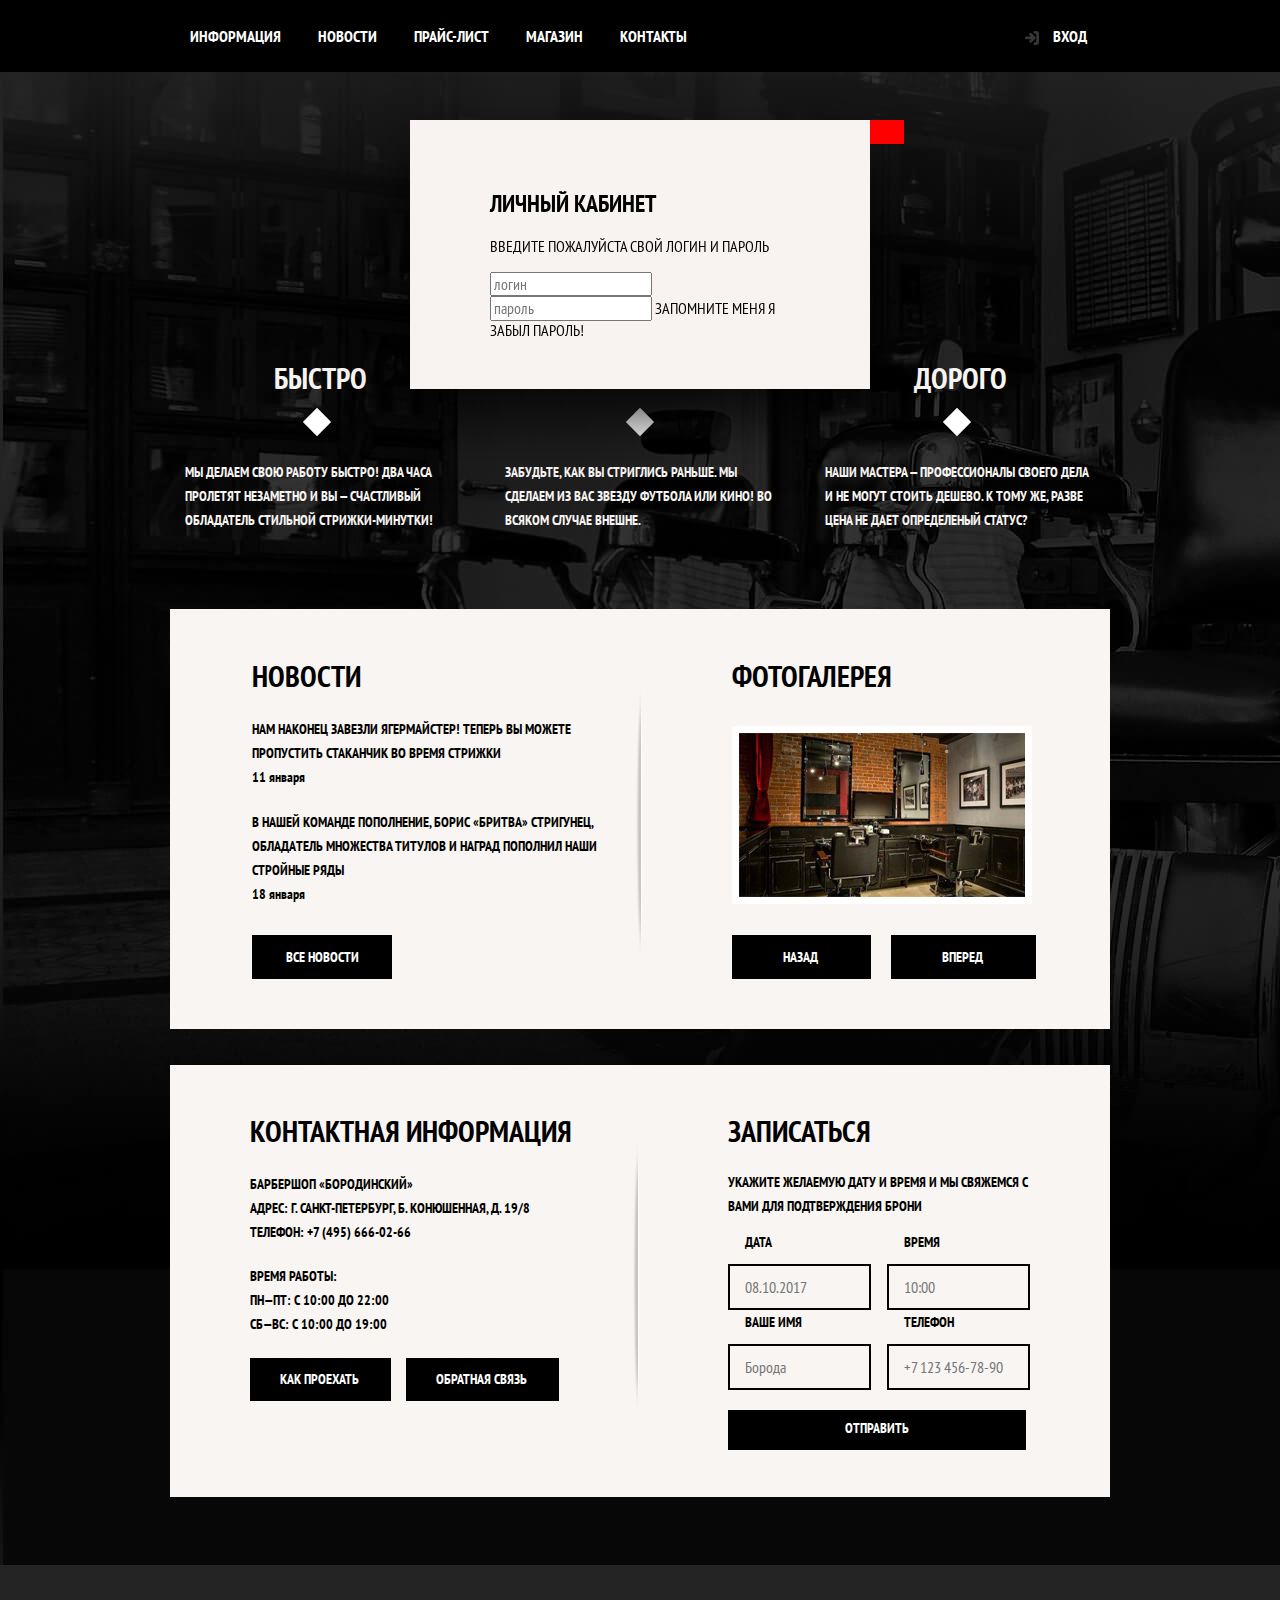
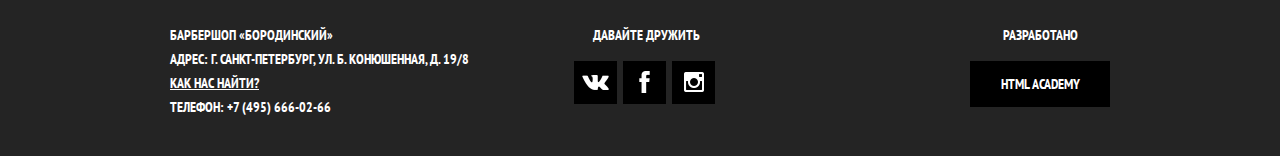
==== commit c498c730: "сделан прайс-лист" ====
--- a/index.html
+++ b/index.html
@@ -25,7 +25,7 @@
 
                 </li>
                 <li class="main-nav__item">
-                    <a class="main-nav__link" href="#">прайс-лист</a>
+                    <a class="main-nav__link" href="price.html">прайс-лист</a>
                 </li>
                 <li class="main-nav__item">
                     <a class="main-nav__link" href="shop.html">магазин</a>
@@ -193,5 +193,16 @@
     </div>
     </footer>
 
+    <section class="modal">
+        <h2 class="modal__title">личный кабинет</h2>
+        <p class="modal__text">ВВедите пожалуйста свой логин и пароль</p>
+        <form action="get"></form>
+        <input type="text" class="modal__login" placeholder="логин">
+        <input type="text" class="modal__password" placeholder="пароль">
+        <span class="modal__remember">запомните меня</span>
+        <span class="modal__forgot">я забыл пароль!</span>
+        <button class="modal__close" >закрыть окно</button>
+    </section>
+
   </body>
 </html>
--- a/css/style.css
+++ b/css/style.css
@@ -534,4 +534,57 @@
       text-align: center;
  }
 
- /*                                                                футер */+ /*                                                                футер */
+ 
+
+ /*                                                        модальное окно*/
+ 
+ .modal {
+   position: fixed;
+   color: #000000;
+   text-transform: uppercase;
+   margin-left: -230px;
+   box-shadow: 0 30px 50px rgba(0, 0, 0, 0.7);
+
+  background-color: #f8f3f0;
+  top: 120px;
+  left: 50%;
+
+  width: 300px;
+  padding: 50px 80px;
+  
+}
+
+.modal-login {
+
+}
+
+.modal__close {
+      position: absolute;
+  top: 0;
+  right: -34px;
+  width: 22px;
+  height: 22px;
+
+  font-size: 0;
+
+  background-color: red;
+  border: 0;
+
+  cursor: pointer;
+}
+
+.modal__close::after {
+      content: "";
+      background-image: url(../img/cross.svg);
+      /*width: 22px;
+      height: 22px;*/
+      background-repeat: no-repeat;
+      background-size: 22px 22px;
+      
+      top: 5px;
+      right: 0px;
+
+  position: absolute;
+}
+/*                                                        модальное окно*/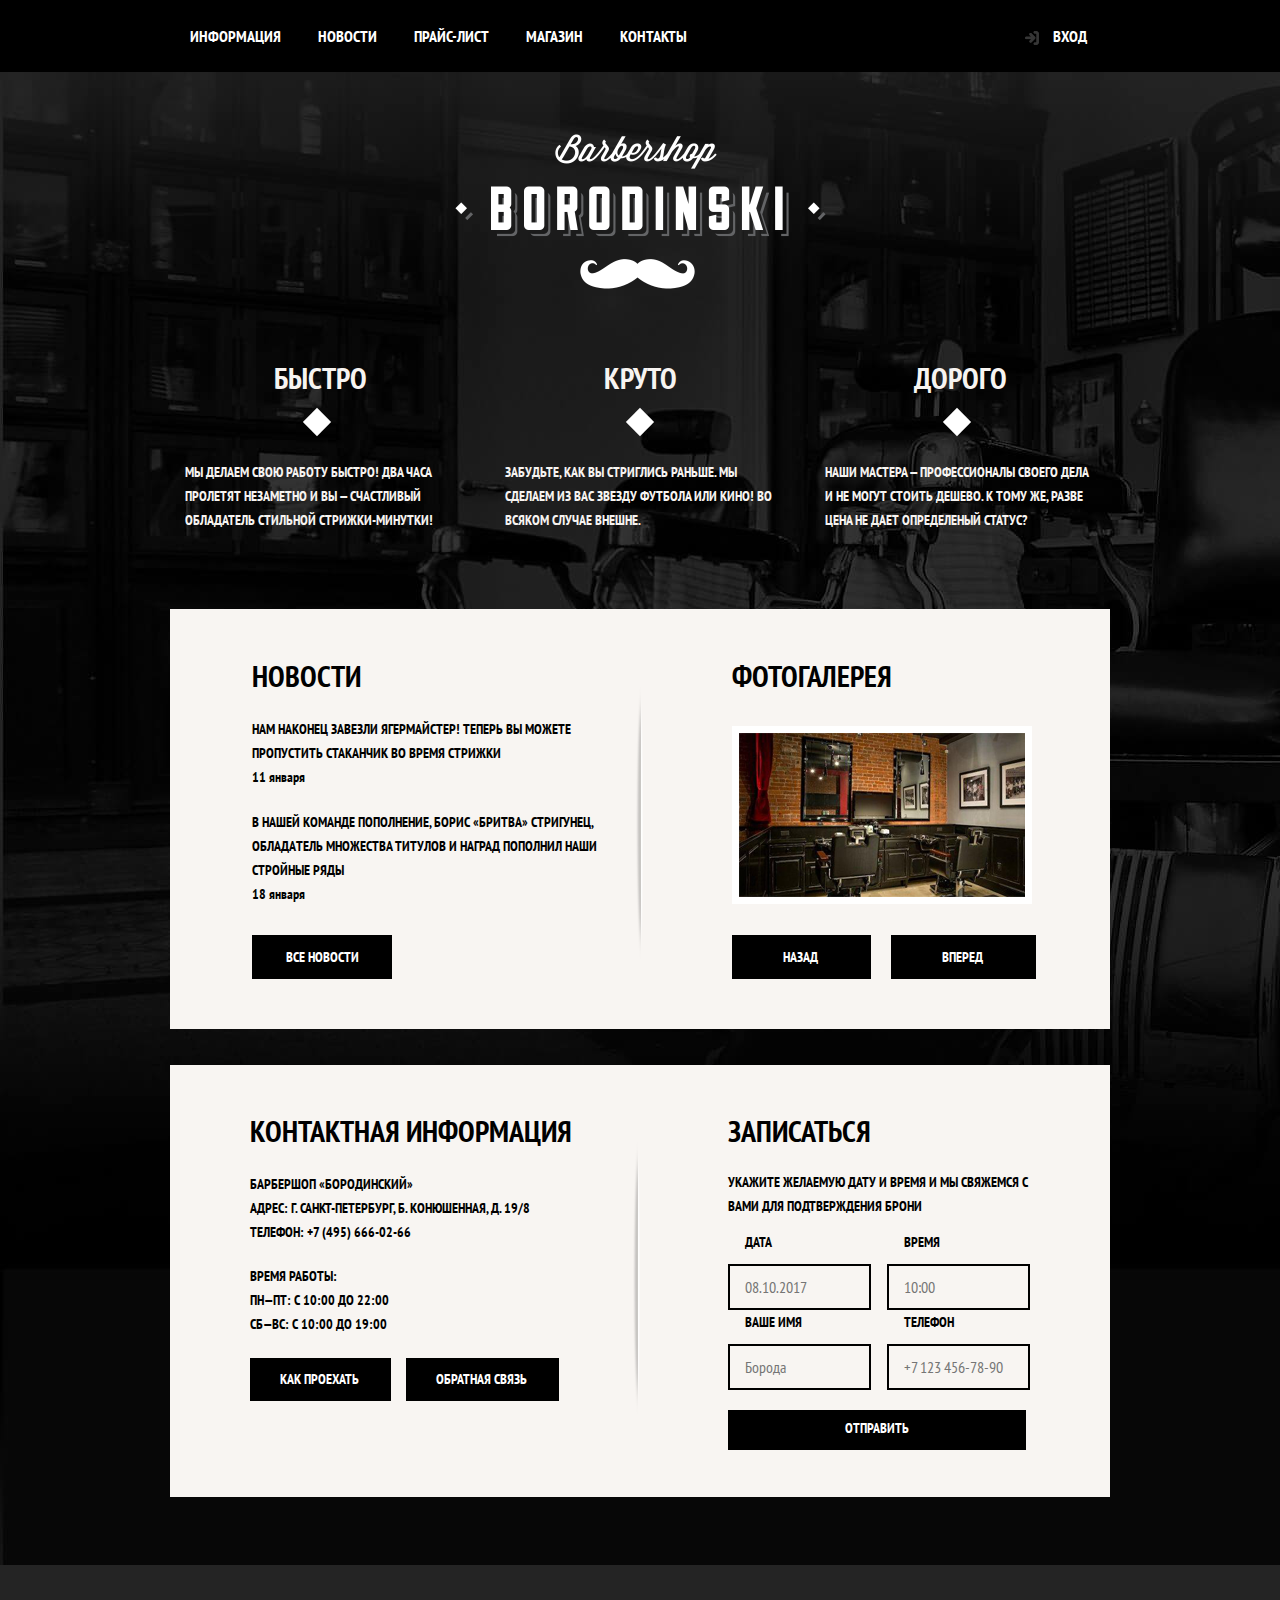
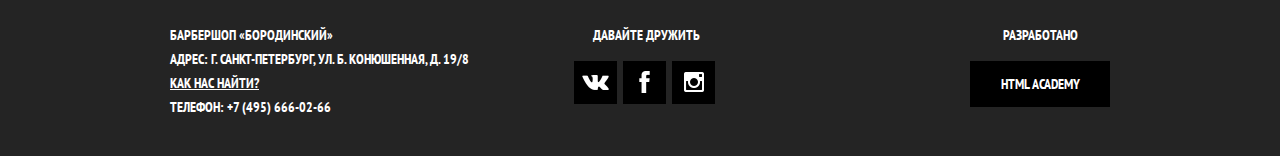
==== commit 2df542f2: "модальное окно входа" ====
--- a/index.html
+++ b/index.html
@@ -195,12 +195,26 @@
 
     <section class="modal">
         <h2 class="modal__title">личный кабинет</h2>
-        <p class="modal__text">ВВедите пожалуйста свой логин и пароль</p>
-        <form action="get"></form>
-        <input type="text" class="modal__login" placeholder="логин">
-        <input type="text" class="modal__password" placeholder="пароль">
-        <span class="modal__remember">запомните меня</span>
-        <span class="modal__forgot">я забыл пароль!</span>
+        <p class="modal__text">Введите пожалуйста свой логин и пароль</p>
+        <form method="post" action="https://echo.htmlacademy.ru">
+            <label class="visually-hidden" for="user-login">Логин</label>
+            <input type="text" class="modal__login modal__text" id="user-login" placeholder="логин">
+        <label class="visually-hidden" for="user-password">Пароль</label>
+        <input type="text" class="modal__password modal__text" placeholder="пароль" id="user-password">
+        
+        <div class="modal__content">
+            <!-- <span class="modal__remember modal__text">запомните меня</span> -->
+        <label class="modal__remember modal__text">
+        <input type="checkbox" name="remember" class="visually-hidden">
+        <span class="checkbox-indicator"></span>
+        Запомните меня
+      </label>
+            <!-- <span class="modal__forgot modal__text">я забыл пароль!</span> -->
+            <a class="modal__forgot modal__text" href="#"></a>
+        </div>
+        
+        <button class="modal__enter button">войти</button>
+        </form>
         <button class="modal__close" >закрыть окно</button>
     </section>
 
--- a/css/style.css
+++ b/css/style.css
@@ -540,6 +540,7 @@
  /*                                                        модальное окно*/
  
  .modal {
+      display: none;
    position: fixed;
    color: #000000;
    text-transform: uppercase;
@@ -552,12 +553,77 @@
 
   width: 300px;
   padding: 50px 80px;
+  text-transform: uppercase;
+      font-weight: bold;
   
 }
 
-.modal-login {
-
-}
+.modal__content {
+      display:flex
+      justify-content: space-between;
+      
+}
+
+/*.modal__remember,
+.modal__forgot {
+      display: inline-block;
+      vertical-align: middle;
+}*/
+
+.modal__title {
+      font-size: 30px;
+      line-height: 42px;
+}
+
+.modal__text {
+      font-size: 14px;
+      line-height: 24px;
+      
+}
+
+.modal__login,
+.modal__password {
+      min-width:300px;
+      border-color: #000000;
+      background-color: inherit;
+      padding-left: 10px;
+      outline-style: none;
+      box-sizing: border-box;
+      border:2px solid;
+
+}
+
+.modal__login::focus,
+.modal__password::focus {
+      border-color: #663d15;
+      
+}
+
+.modal__login::placeholder,
+.modal__password::placeholder {
+      color:#000000;
+      text-transform: uppercase;
+      font: inherit;
+      font-weight: bold;
+      opacity: 0.7;
+      
+}
+
+.modal__login {
+      margin-bottom: 8px;
+      background-image: url(../img/user.svg);
+  background-position: 270px center;
+  background-repeat: no-repeat;
+}
+
+.modal__password {
+      margin-bottom: 8px;
+      background-image: url(../img/lock.svg);
+  background-position: 270px center;
+  background-repeat: no-repeat;
+}
+
+
 
 .modal__close {
       position: absolute;
@@ -587,4 +653,10 @@
 
   position: absolute;
 }
+
+.modal__enter {
+      width: 100%;
+      min-height: 43px;
+      box-sizing: border-box;
+}
 /*                                                        модальное окно*/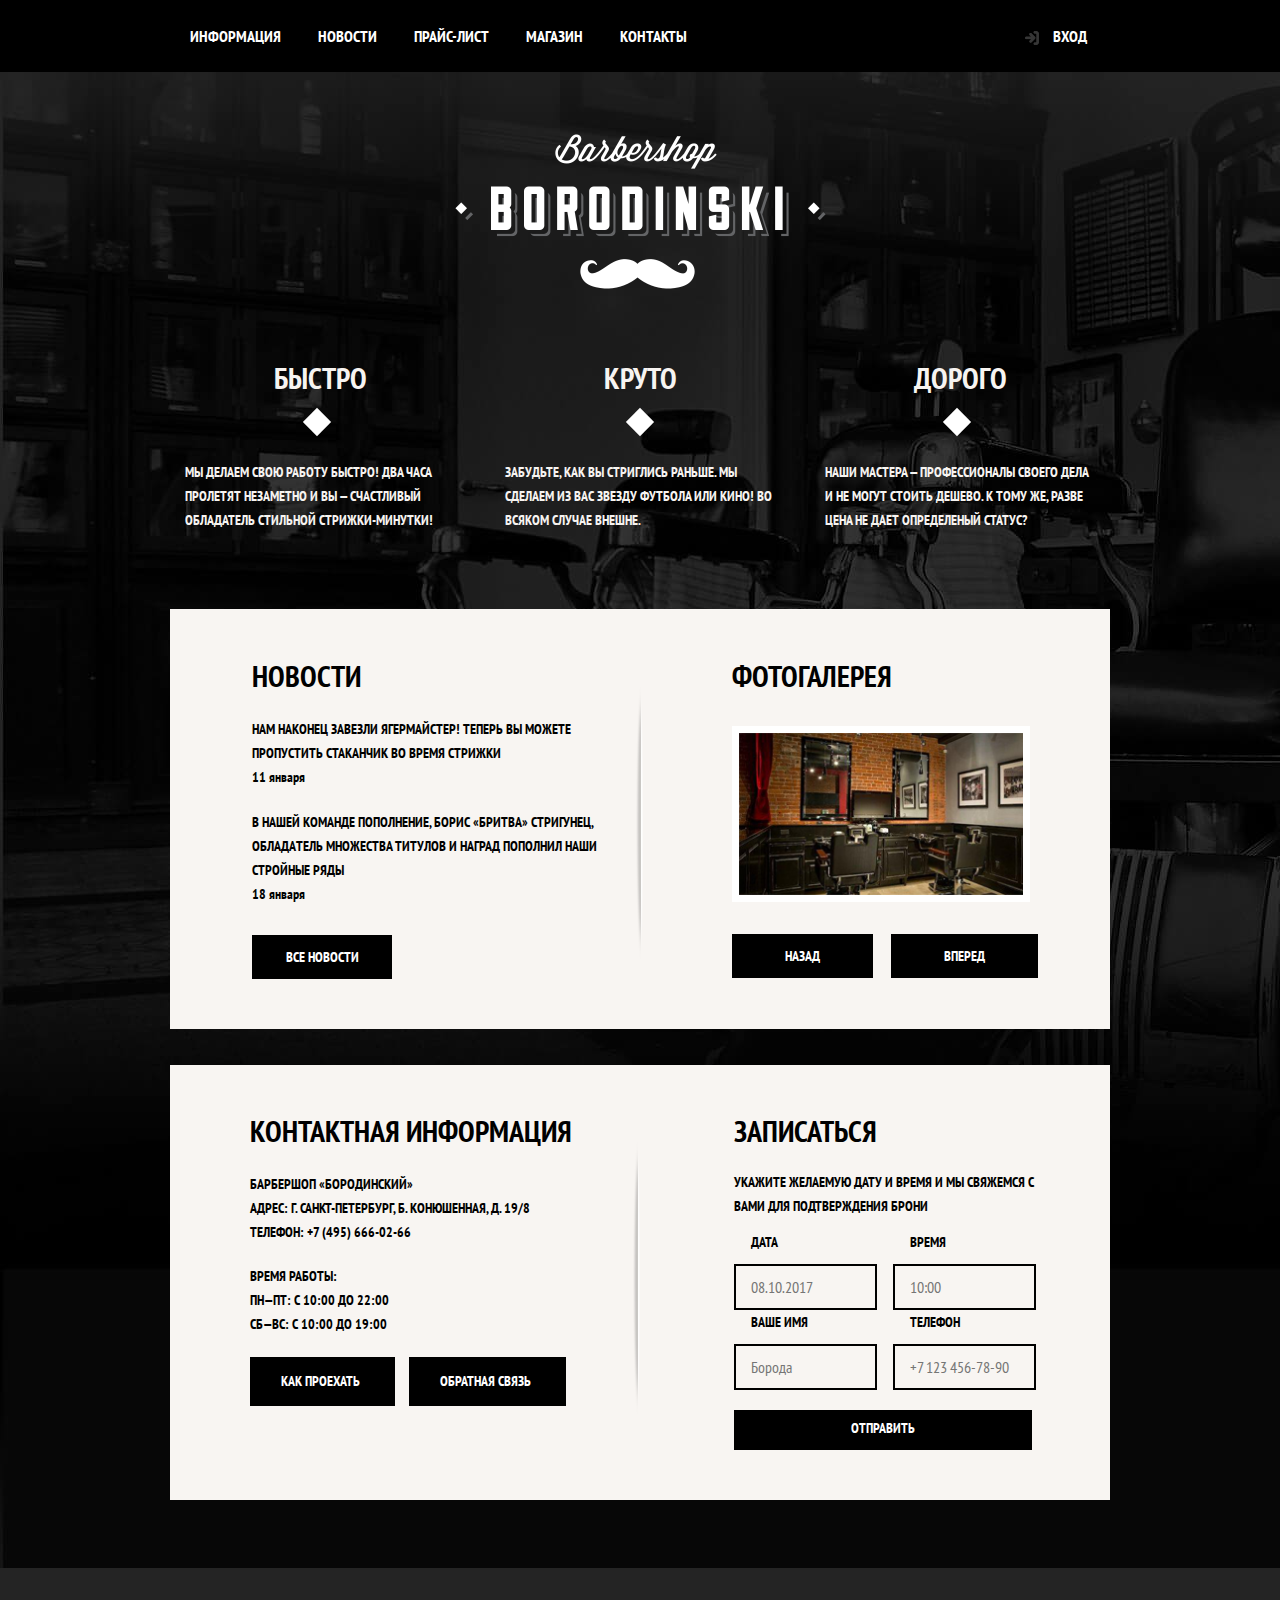
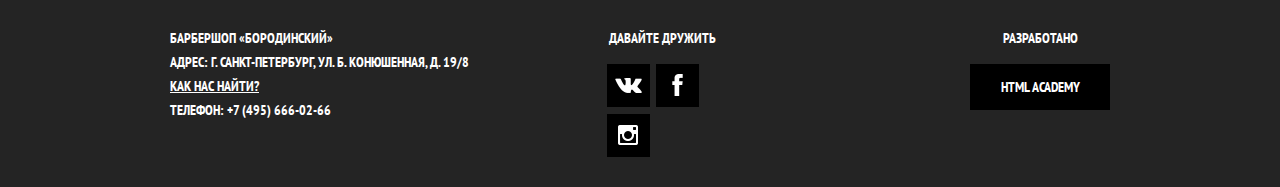
==== commit 6b0274ff: "резиновая верстка главной страницы" ====
--- a/index.html
+++ b/index.html
@@ -2,6 +2,7 @@
 <html lang="ru">
   <head>
     <meta charset="utf-8">
+    <meta name="viewport" content="width=device-width, initial-scale=1">
     <title>HTML Academy: Барбершоп</title>
     <link rel="stylesheet" href="https://fonts.googleapis.com/css?family=PT+Sans+Narrow:400,700&amp;subset=latin,cyrillic">
     <link rel="stylesheet" href="css/normalize.css">
@@ -17,21 +18,21 @@
           
             <ul class="main-nav__list">
                 <li class="main-nav__item">
-                    <a class="main-nav__link" href="#">информация</a>
+                    <a class="main-nav__link" href="">информация</a>
 
                 </li>
                 <li class="main-nav__item">
-                    <a class="main-nav__link" href="#">новости</a>
+                    <a class="main-nav__link" href="">новости</a>
 
                 </li>
                 <li class="main-nav__item">
-                    <a class="main-nav__link" href="price.html">прайс-лист</a>
+                    <a class="main-nav__link" href="">прайс-лист</a>
                 </li>
                 <li class="main-nav__item">
-                    <a class="main-nav__link" href="shop.html">магазин</a>
+                    <a class="main-nav__link" href="">магазин</a>
                 </li>
                 <li class="main-nav__item">
-                    <a class="main-nav__link" href="#">контакты</a>
+                    <a class="main-nav__link" href="">контакты</a>
                 </li>
             </ul>
           
@@ -193,30 +194,5 @@
     </div>
     </footer>
 
-    <section class="modal">
-        <h2 class="modal__title">личный кабинет</h2>
-        <p class="modal__text">Введите пожалуйста свой логин и пароль</p>
-        <form method="post" action="https://echo.htmlacademy.ru">
-            <label class="visually-hidden" for="user-login">Логин</label>
-            <input type="text" class="modal__login modal__text" id="user-login" placeholder="логин">
-        <label class="visually-hidden" for="user-password">Пароль</label>
-        <input type="text" class="modal__password modal__text" placeholder="пароль" id="user-password">
-        
-        <div class="modal__content">
-            <!-- <span class="modal__remember modal__text">запомните меня</span> -->
-        <label class="modal__remember modal__text">
-        <input type="checkbox" name="remember" class="visually-hidden">
-        <span class="checkbox-indicator"></span>
-        Запомните меня
-      </label>
-            <!-- <span class="modal__forgot modal__text">я забыл пароль!</span> -->
-            <a class="modal__forgot modal__text" href="#"></a>
-        </div>
-        
-        <button class="modal__enter button">войти</button>
-        </form>
-        <button class="modal__close" >закрыть окно</button>
-    </section>
-
   </body>
 </html>
--- a/css/style.css
+++ b/css/style.css
@@ -50,12 +50,14 @@
  }
 
  .container {
-      width: 940px;
+      width: 96%;
+      max-width: 940px;
+      min-width: 350px;
       margin: 0 auto;
  }
 
  .img {
-      max-width: 100%;
+      width: 100%;
       height: auto;
  }
 
@@ -75,13 +77,6 @@
       background-color: #663d15;
  }
 
- .button-disabled,
- .button:disabled {
-  cursor: default;
-  opacity: 0.5;
-  background-color: #000000;
-}
-
  /*                                        глобальные стили */
 
  /*                                                   хедер*/
@@ -95,6 +90,7 @@
       display: flex;
       justify-content: space-between;
       align-items: center;
+      flex-wrap: wrap;
  }
 
  .main-nav__list {
@@ -317,14 +313,19 @@
  .gallery__img {
       margin-bottom: 38px;
       border: 7px #ffffff solid;
+      width: 75%;
+      height: auto;
  }
 
  .gallery__btn {
-      padding-left: 51px;
-      padding-right: 53px;
+     padding-left: 14%;
+     padding-right: 14%;
+     margin-right: 4%;
+      /* padding-left: 51px;
+      padding-right: 53px; */
       padding-top: 13px;
       padding-bottom: 13px;
-      margin-right: 17px;
+      /* margin-right: 17px; */
  }
 
  /*                                                   галерея */
@@ -335,8 +336,9 @@
       width: 100%;
       background-color: #f8f5f2;
       color: #000000;
-      height: 432px;
+      /* height: 432px; */
       margin-bottom: 68px;
+      padding-bottom: 50px;
  }
 
  .contacts {
@@ -348,8 +350,8 @@
  .appointment__booking {
       display: flex;
       flex-direction: column;
-      width: 320px;
-      margin-right: 62px;
+      width: 34%;
+      margin-right: 6%;
  }
 
  .contacts__info {
@@ -383,15 +385,16 @@
 
  .contacts__time-work {
       margin-top: 20px;
-      margin-bottom: 31px;
+      margin-bottom: 21px;
  }
 
  .contacts__btn {
-      padding-left: 30px;
-      padding-right: 32px;
+     padding-left: 8%;
+     padding-right: 9%;
       padding-top: 12px;
       padding-bottom: 13px;
-      margin-right: 12px;
+      margin-right: 3%;
+      display: inline-block;
  }
 
  /*                                                         форма записи */
@@ -440,7 +443,7 @@
 
  .appointment__btn {
       margin-top: 20px;
-      width: 286px;
+      width: 89.5%;
       padding-top: 6px;
       padding-bottom: 10px;
  }
@@ -472,7 +475,8 @@
  }
 
  .footer__contacts {
-      width: 308px;
+      /* width: 308px; */
+      width: 47%;
  }
 
  .footer__social {
@@ -535,128 +539,65 @@
  }
 
  /*                                                                футер */
- 
-
- /*                                                        модальное окно*/
- 
- .modal {
-      display: none;
-   position: fixed;
-   color: #000000;
-   text-transform: uppercase;
-   margin-left: -230px;
-   box-shadow: 0 30px 50px rgba(0, 0, 0, 0.7);
-
-  background-color: #f8f3f0;
-  top: 120px;
-  left: 50%;
-
-  width: 300px;
-  padding: 50px 80px;
-  text-transform: uppercase;
-      font-weight: bold;
-  
-}
-
-.modal__content {
-      display:flex
-      justify-content: space-between;
-      
-}
-
-/*.modal__remember,
-.modal__forgot {
-      display: inline-block;
-      vertical-align: middle;
-}*/
-
-.modal__title {
-      font-size: 30px;
-      line-height: 42px;
-}
-
-.modal__text {
-      font-size: 14px;
-      line-height: 24px;
-      
-}
-
-.modal__login,
-.modal__password {
-      min-width:300px;
-      border-color: #000000;
-      background-color: inherit;
-      padding-left: 10px;
-      outline-style: none;
-      box-sizing: border-box;
-      border:2px solid;
-
-}
-
-.modal__login::focus,
-.modal__password::focus {
-      border-color: #663d15;
-      
-}
-
-.modal__login::placeholder,
-.modal__password::placeholder {
-      color:#000000;
-      text-transform: uppercase;
-      font: inherit;
-      font-weight: bold;
-      opacity: 0.7;
-      
-}
-
-.modal__login {
-      margin-bottom: 8px;
-      background-image: url(../img/user.svg);
-  background-position: 270px center;
-  background-repeat: no-repeat;
-}
-
-.modal__password {
-      margin-bottom: 8px;
-      background-image: url(../img/lock.svg);
-  background-position: 270px center;
-  background-repeat: no-repeat;
-}
-
-
-
-.modal__close {
-      position: absolute;
-  top: 0;
-  right: -34px;
-  width: 22px;
-  height: 22px;
-
-  font-size: 0;
-
-  background-color: red;
-  border: 0;
-
-  cursor: pointer;
-}
-
-.modal__close::after {
-      content: "";
-      background-image: url(../img/cross.svg);
-      /*width: 22px;
-      height: 22px;*/
-      background-repeat: no-repeat;
-      background-size: 22px 22px;
-      
-      top: 5px;
-      right: 0px;
-
-  position: absolute;
-}
-
-.modal__enter {
-      width: 100%;
-      min-height: 43px;
-      box-sizing: border-box;
-}
-/*                                                        модальное окно*/+
+ @media (max-width: 620px) {
+     .main-nav__list {
+          flex-wrap: wrap;
+     }
+     .main-header__login {
+          margin-left: auto;
+     }
+
+     .merits__list {
+          justify-content: center;
+     }
+
+     .top-content {
+          flex-direction: column;
+     }
+
+     .news:after,
+     .contacts__info:after {
+          display: none;
+     }
+
+     .news, .gallery {
+          width: 100%;
+          text-align: center;
+      }
+
+      .contacts {
+          justify-content: center;
+          flex-wrap: wrap;
+      }
+
+      .contacts__info {
+           width: 100%;
+           padding-left: 0;
+           text-align: center;
+      }
+
+      .bottom-content {
+          margin-bottom: 0;
+      }
+
+      .appointment__booking {
+           margin-right: 0;
+           width: auto;
+           align-items: center;
+           padding-left: 2%;
+           padding-right: 2%;
+      }
+
+      .appointment__form {
+          justify-content: center;
+      }
+
+      .appointment__text {
+          text-align: center;
+      }
+
+      .contacts__btn {
+           margin-bottom: 5px;
+      }
+ }